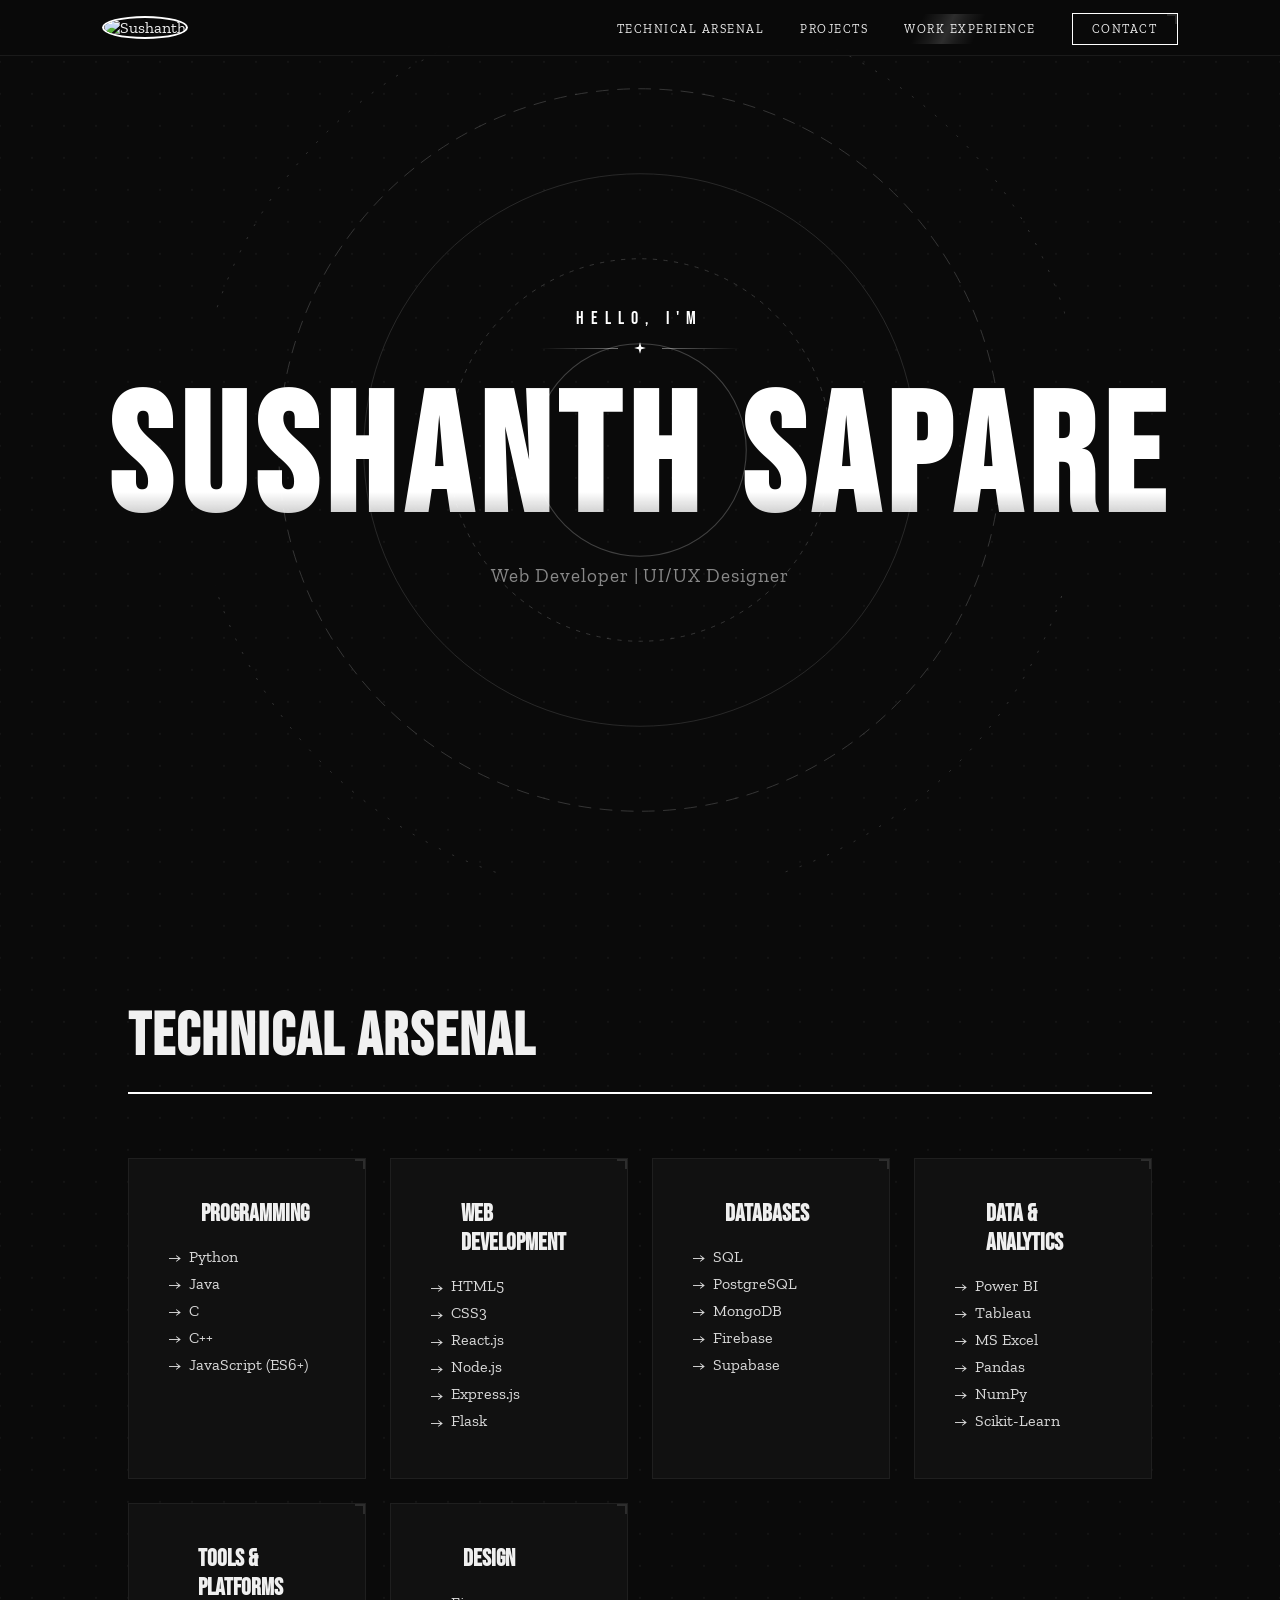
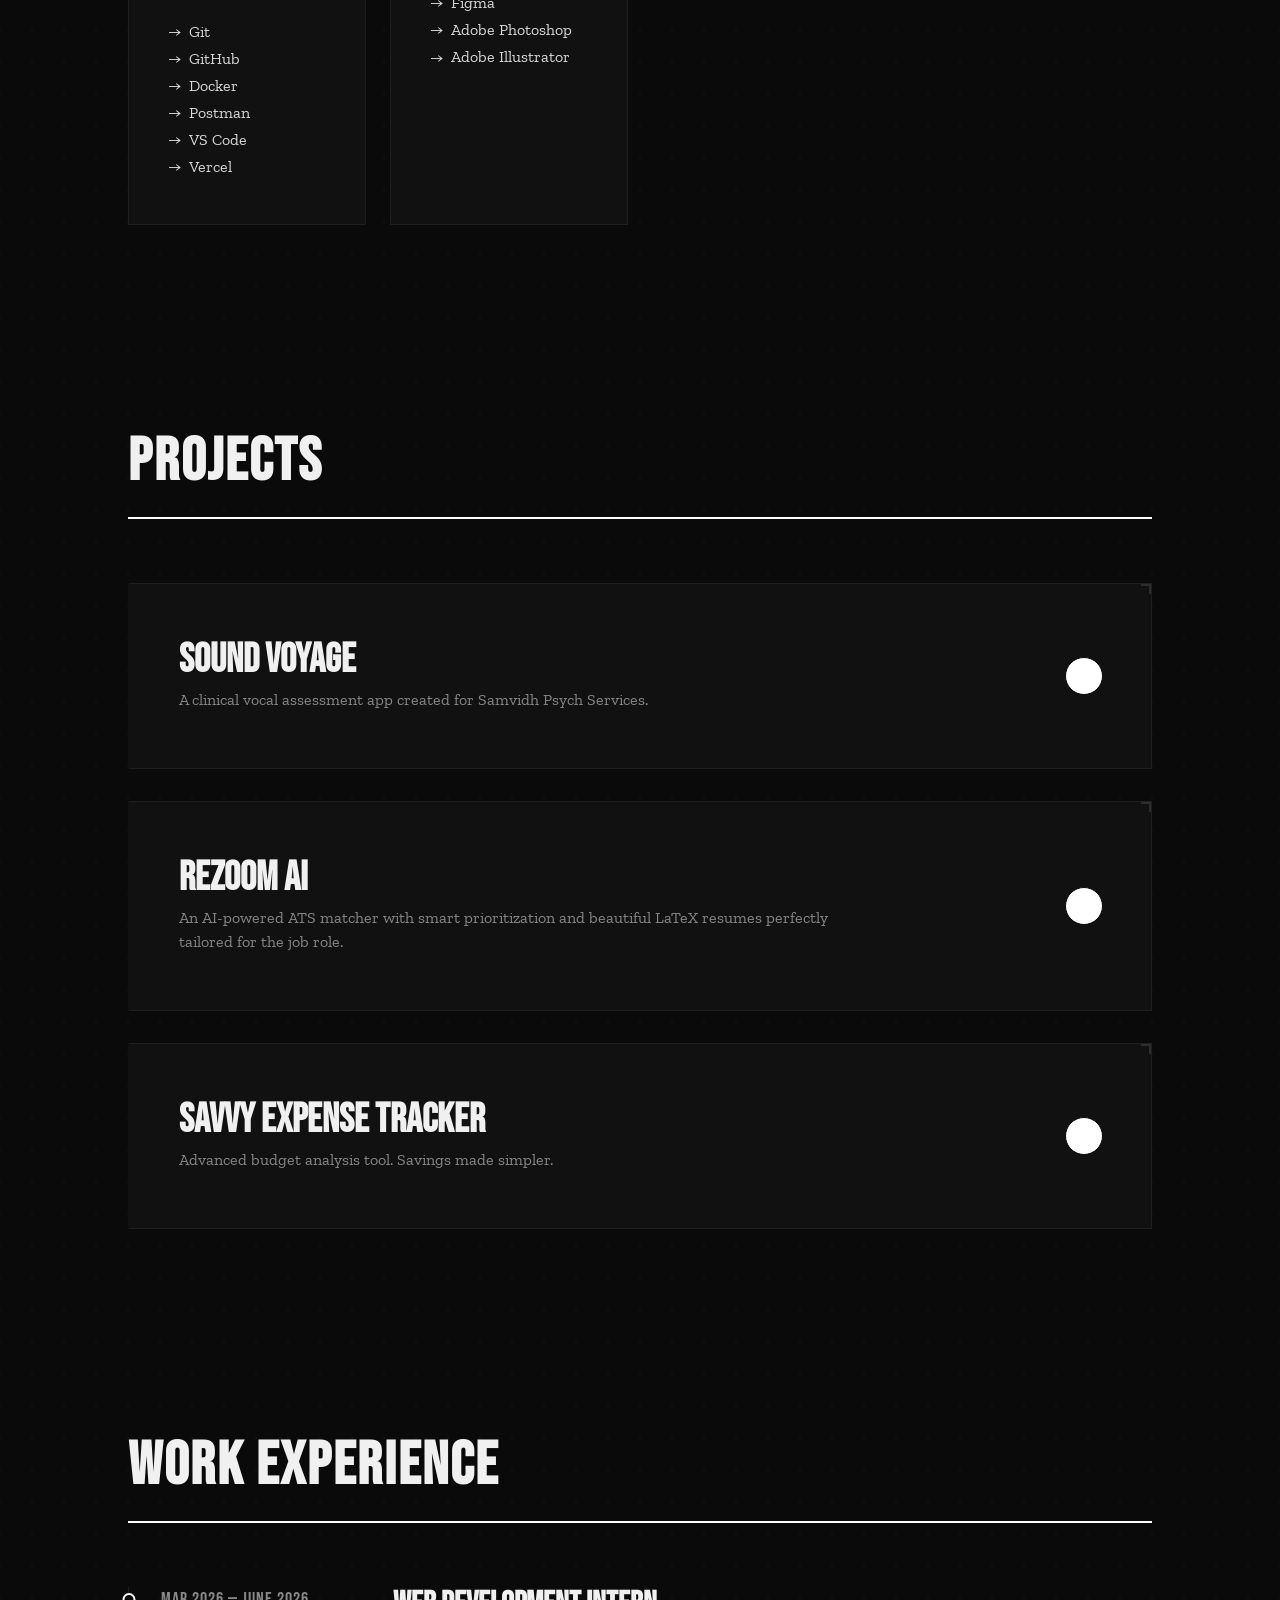
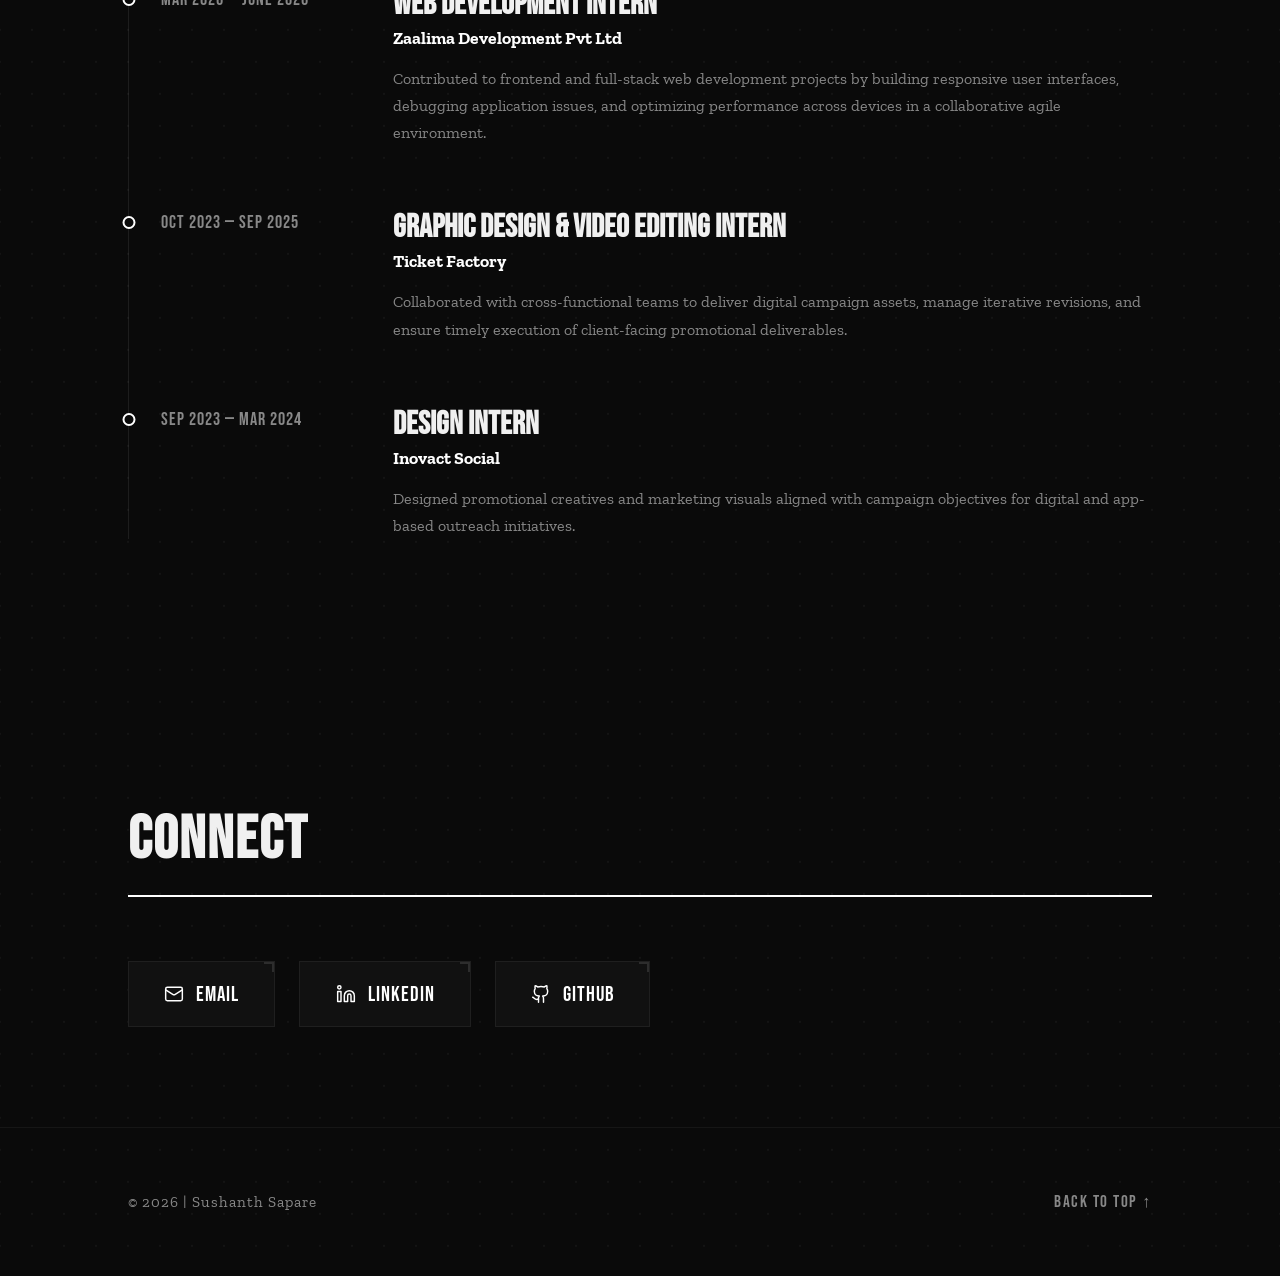
==== index.html @ e007c2f3 "fixed custom cursor's visibility" ====
<!DOCTYPE html>
<html lang="en">

<head>
    <meta charset="UTF-8">
    <meta name="viewport" content="width=device-width, initial-scale=1.0">
    <title>Sushanth Sapare | Portfolio</title>
    <link rel="icon" href="data:image/svg+xml,<svg xmlns='http://www.w3.org/2000/svg' viewBox='0 0 100 100'><text y='.9em' font-size='90' font-family='Bebas Neue' fill='white'>SS</text></svg>">
    <link href="https://fonts.googleapis.com/css2?family=Zilla+Slab:wght@400;700&family=Bebas+Neue&display=swap"
        rel="stylesheet">
    <link rel="stylesheet" href="https://unpkg.com/aos@next/dist/aos.css" />
    <script src="https://unpkg.com/lucide@latest"></script>
    <link rel="stylesheet" href="style.css">
</head>

<body>
    <div class="scroll-progress" id="scrollProgress"></div>
    <div class="cursor-inner" id="cursorInner"></div>
    <div class="cursor-outer" id="cursorOuter"></div>

    <nav>
        <div class="nav-brand" onclick="scrollToTop()">
            <img src="profile.png" alt="Sushanth" class="nav-avatar">
        </div>
        <div class="nav-links">
            <a href="#arsenal">Technical Arsenal</a>
            <a href="#projects">Projects</a>
            <a href="#experience">Work Experience</a>
            <a href="#contact" class="btn-sm">Contact</a>
        </div>
    </nav>

    <header id="about">
        <!-- SVG Concentric Circles Background -->
        <div class="hero-bg-circles" aria-hidden="true">
            <svg viewBox="0 0 800 800" xmlns="http://www.w3.org/2000/svg">
                <circle cx="400" cy="400" r="100" class="ring ring-solid" />
                <circle cx="400" cy="400" r="180" class="ring ring-dashed-1" />
                <circle cx="400" cy="400" r="260" class="ring ring-solid-2" />
                <circle cx="400" cy="400" r="340" class="ring ring-dashed-2" />
                <circle cx="400" cy="400" r="420" class="ring ring-dashed-3" />
            </svg>
        </div>

        <div class="hero-content">
            <div class="hero-pre-header" data-aos="fade-up">
                <span class="hello-text">HELLO, I'M</span>
                <div class="separator-container">
                    <span class="line left-line"></span>
                    <span class="star-icon">
                        <svg viewBox="0 0 24 24" fill="currentColor" xmlns="http://www.w3.org/2000/svg">
                            <path d="M12 2L14.2 9.8L22 12L14.2 14.2L12 22L9.8 14.2L2 12L9.8 9.8L12 2Z" />
                        </svg>
                    </span>
                    <span class="line right-line"></span>
                </div>
            </div>
            <h1 data-aos="fade-up" data-aos-delay="100">SUSHANTH SAPARE</h1>
            <p class="subtitle" data-aos="fade-up" data-aos-delay="200">Web Developer | UI/UX Designer</p>
        </div>
    </header>

    <section id="arsenal" class="section">
        <div class="section-header" data-aos="fade-right">
            <h2 class="section-title">TECHNICAL ARSENAL</h2>
        </div>
        <div class="skill-grid">
            <div class="skill-category" data-aos="zoom-in">
                <h3><i data-lucide="code-2"></i> Programming</h3>
                <ul>
                    <li>Python</li>
                    <li>Java</li>
                    <li>C</li>
                    <li>C++</li>
                    <li>JavaScript (ES6+)</li>
                </ul>
            </div>
            <div class="skill-category" data-aos="zoom-in" data-aos-delay="100">
                <h3><i data-lucide="layout"></i> Web Development</h3>
                <ul>
                    <li>HTML5</li>
                    <li>CSS3</li>
                    <li>React.js</li>
                    <li>Node.js</li>
                    <li>Express.js</li>
                    <li>Flask</li>
                </ul>
            </div>
            <div class="skill-category" data-aos="zoom-in" data-aos-delay="200">
                <h3><i data-lucide="database"></i> Databases</h3>
                <ul>
                    <li>SQL</li>
                    <li>PostgreSQL</li>
                    <li>MongoDB</li>
                    <li>Firebase</li>
                    <li>Supabase</li>
                </ul>
            </div>
            <div class="skill-category" data-aos="zoom-in" data-aos-delay="300">
                <h3><i data-lucide="bar-chart-3"></i> Data & Analytics</h3>
                <ul>
                    <li>Power BI</li>
                    <li>Tableau</li>
                    <li>MS Excel</li>
                    <li>Pandas</li>
                    <li>NumPy</li>
                    <li>Scikit-Learn</li>
                </ul>
            </div>
            <div class="skill-category" data-aos="zoom-in" data-aos-delay="400">
                <h3><i data-lucide="wrench"></i> Tools & Platforms</h3>
                <ul>
                    <li>Git</li>
                    <li>GitHub</li>
                    <li>Docker</li>
                    <li>Postman</li>
                    <li>VS Code</li>
                    <li>Vercel</li>
                </ul>
            </div>
            <div class="skill-category" data-aos="zoom-in" data-aos-delay="500">
                <h3><i data-lucide="palette"></i> Design</h3>
                <ul>
                    <li>Figma</li>
                    <li>Adobe Photoshop</li>
                    <li>Adobe Illustrator</li>
                </ul>
            </div>
        </div>
    </section>

    <section id="projects" class="section">
        <div class="section-header" data-aos="fade-right">
            <h2 class="section-title">PROJECTS</h2>
        </div>
        <div class="project-container">
            <div class="project-card" data-aos="fade-up">
                <div class="project-info">
                    <h3>Sound Voyage</h3>
                    <p>A clinical vocal assessment app created for Samvidh Psych Services.</p>
                </div>
                <a href="https://sound-voyage-app.vercel.app/" class="project-link"><i
                        data-lucide="external-link"></i></a>
            </div>
            <div class="project-card" data-aos="fade-up" data-aos-delay="100">
                <div class="project-info">
                    <h3>ReZoom AI</h3>
                    <p>An AI-powered ATS matcher with smart prioritization and beautiful LaTeX resumes perfectly
                        tailored for the job role.</p>
                </div>
                <a href="https://re-zoom-cdbsga6cj-sushanth-sapares-projects.vercel.app/" class="project-link"><i
                        data-lucide="external-link"></i></a>
            </div>
            <div class="project-card" data-aos="fade-up" data-aos-delay="200">
                <div class="project-info">
                    <h3>Savvy Expense Tracker</h3>
                    <p>Advanced budget analysis tool. Savings made simpler.</p>
                </div>
                <a href="https://savvy-expense-tracker-kappa.vercel.app/" class="project-link"><i
                        data-lucide="external-link"></i></a>
            </div>
        </div>
    </section>

    <section id="experience" class="section">
        <div class="section-header" data-aos="fade-right">
            <h2 class="section-title">WORK EXPERIENCE</h2>
        </div>
        <div class="exp-timeline">
            <div class="exp-item" data-aos="fade-up">
                <div class="exp-date">MAR 2026 — JUNE 2026</div>
                <div class="exp-content">
                    <h3>Web Development Intern</h3>
                    <h4 class="company">Zaalima Development Pvt Ltd</h4>
                    <p>Contributed to frontend and full-stack web development projects by building responsive user
                        interfaces, debugging application issues, and optimizing performance across devices in a
                        collaborative agile environment.</p>
                </div>
            </div>
            <div class="exp-item" data-aos="fade-up" data-aos-delay="100">
                <div class="exp-date">OCT 2023 — SEP 2025</div>
                <div class="exp-content">
                    <h3>Graphic Design & Video Editing Intern</h3>
                    <h4 class="company">Ticket Factory</h4>
                    <p>Collaborated with cross-functional teams to deliver digital campaign assets, manage iterative
                        revisions, and ensure timely execution of client-facing promotional deliverables.</p>
                </div>
            </div>
            <div class="exp-item" data-aos="fade-up" data-aos-delay="200">
                <div class="exp-date">SEP 2023 — MAR 2024</div>
                <div class="exp-content">
                    <h3>Design Intern</h3>
                    <h4 class="company">Inovact Social</h4>
                    <p>Designed promotional creatives and marketing visuals aligned with campaign objectives for digital
                        and app-based outreach initiatives.</p>
                </div>
            </div>
        </div>
    </section>

    <section id="contact" class="section">
        <div class="section-header" data-aos="fade-right">
            <h2 class="section-title">CONNECT</h2>
        </div>
        <div class="contact-buttons">
            <a href="mailto:sushanthsapare@gmail.com" class="btn-large">
                <svg xmlns="http://www.w3.org/2000/svg" width="24" height="24" viewBox="0 0 24 24" fill="none"
                    stroke="currentColor" stroke-width="2" stroke-linecap="round" stroke-linejoin="round"
                    class="lucide lucide-mail">
                    <rect width="20" height="16" x="2" y="4" rx="2" />
                    <path d="m22 7-8.97 5.7a1.94 1.94 0 0 1-2.06 0L2 7" />
                </svg>
                Email
            </a>
            <a href="https://www.linkedin.com/in/sushanth-sapare-b6806b298/" class="btn-large">
                <svg xmlns="http://www.w3.org/2000/svg" width="24" height="24" viewBox="0 0 24 24" fill="none"
                    stroke="currentColor" stroke-width="2" stroke-linecap="round" stroke-linejoin="round"
                    class="lucide lucide-linkedin">
                    <path d="M16 8a6 6 0 0 1 6 6v7h-4v-7a2 2 0 0 0-2-2 2 2 0 0 0-2 2v7h-4v-7a6 6 0 0 1 6-6z" />
                    <rect width="4" height="12" x="2" y="9" />
                    <circle cx="4" cy="4" r="2" />
                </svg>
                LinkedIn
            </a>
            <a href="https://github.com/Sushaaanthh" class="btn-large">
                <svg xmlns="http://www.w3.org/2000/svg" width="24" height="24" viewBox="0 0 24 24" fill="none"
                    stroke="currentColor" stroke-width="2" stroke-linecap="round" stroke-linejoin="round"
                    class="lucide lucide-github">
                    <path
                        d="M15 22v-4a4.8 4.8 0 0 0-1-3.5c3 0 6-2 6-5.5.08-1.25-.27-2.48-1-3.5.28-1.15.28-2.35 0-3.5 0 0-1 0-3 1.5-2.64-.5-5.36-.5-8 0C6 2 5 2 5 2c-.3 1.15-.3 2.35 0 3.5A5.403 5.403 0 0 0 4 9c0 3.5 3 5.5 6 5.5-.39.49-.68 1.05-.85 1.65-.17.6-.22 1.23-.15 1.85v4" />
                    <path d="M9 18c-4.51 2-5-2-7-2" />
                </svg>
                GitHub
            </a>
        </div>
    </section>

    <footer>
        <p>© 2026 | Sushanth Sapare</p>
        <span class="footer-back-to-top" onclick="scrollToTop()">BACK TO TOP ↑</span>
    </footer>

    <script src="https://unpkg.com/aos@next/dist/aos.js"></script>
    <script src="script.js"></script>
</body>

</html>
---- style.css ----
:root {
    --bg: #0a0a0a;
    --card-bg: #111111;
    --accent: #ffffff;
    --text-main: #f0f0f0;
    --text-dim: #888888;
    --font-heading: 'Bebas Neue', sans-serif;
    --font-body: 'Zilla Slab', serif;
}

* { margin: 0; padding: 0; box-sizing: border-box; scroll-behavior: smooth; }

body { 
    background-color: var(--bg); 
    color: var(--text-main); 
    font-family: var(--font-body); 
    overflow-x: hidden; 
    /* High-end subtle dot-grid background */
    background-image: radial-gradient(rgba(255, 255, 255, 0.04) 1px, transparent 1px);
    background-size: 32px 32px;
    background-position: center;
}

/* NAVIGATION */
nav {
    display: flex; justify-content: space-between; align-items: center;
    padding: 1rem 8%; position: fixed; width: 100%; z-index: 1000;
    background: rgba(10, 10, 10, 0.85); backdrop-filter: blur(12px);
    border-bottom: 1px solid #1a1a1a;
}
.nav-avatar {
    width: 45px; height: 45px; border-radius: 50%; object-fit: cover;
    border: 2px solid var(--accent); transition: 0.4s ease; cursor: pointer;
}
.nav-avatar:hover { transform: scale(1.1) rotate(5deg); box-shadow: 0 0 20px var(--accent); }
.nav-links a { 
    color: var(--text-main); text-decoration: none; margin-left: 2rem; 
    font-size: 0.75rem; text-transform: uppercase; letter-spacing: 1.5px; transition: color 0.3s ease;
    position: relative; padding: 0.4rem 0;
}
.nav-links a:not(.btn-sm)::after {
    content: '';
    position: absolute;
    bottom: 0;
    left: 0;
    width: 100%;
    height: 2px;
    background-color: var(--accent);
    transform: scaleX(0);
    transform-origin: right;
    transition: transform 0.3s cubic-bezier(0.25, 1, 0.5, 1);
}
.nav-links a:not(.btn-sm):hover::after,
.nav-links a.active::after {
    transform: scaleX(1);
    transform-origin: left;
}
.nav-links a:hover { color: var(--accent); }
.nav-links a.btn-sm {
    border: 1px solid var(--accent);
    padding: 0.5rem 1.2rem;
    transition: all 0.4s cubic-bezier(0.175, 0.885, 0.32, 1.275);
}
.nav-links a.btn-sm:hover {
    background: var(--accent);
    color: var(--bg);
    transform: translateY(-3px) scale(1.05);
    box-shadow: 0 5px 15px rgba(255, 255, 255, 0.25);
}

/* HERO */
header { 
    height: 100vh; 
    display: flex; 
    justify-content: center; 
    align-items: center; 
    text-align: center; 
    position: relative; 
    overflow: hidden; 
}
.hero-content {
    position: relative;
    z-index: 2;
    display: flex;
    flex-direction: column;
    align-items: center;
    width: 100%;
    max-width: 1200px;
    padding: 0 5%;
}
header h1 { 
    font-family: var(--font-heading); 
    font-size: clamp(4.275rem, 14.25vw, 10.45rem); 
    line-height: 0.9; 
    letter-spacing: 0.05em; 
    text-transform: uppercase;
    background: linear-gradient(180deg, var(--accent) 70%, rgba(255, 255, 255, 0.6) 100%);
    -webkit-background-clip: text;
    background-clip: text;
    -webkit-text-fill-color: transparent;
    margin: 0;
}
.subtitle { 
    font-size: clamp(1rem, 2.5vw, 1.2rem); 
    color: var(--text-dim); 
    margin-top: 1.5rem; 
    max-width: 600px; 
    padding: 0 5%; 
    line-height: 1.6;
    letter-spacing: 0.05em;
}

/* HERO CONCENTRIC RINGS */
.hero-bg-circles {
    position: absolute;
    top: 50%;
    left: 50%;
    transform: translate(-50%, -50%);
    width: clamp(350px, 90vw, 850px);
    height: clamp(350px, 90vw, 850px);
    z-index: 1;
    pointer-events: none;
    opacity: 0.22;
}
.hero-bg-circles svg {
    width: 100%;
    height: 100%;
}
.hero-bg-circles .ring {
    fill: none;
    stroke: var(--accent);
    stroke-width: 0.75px;
    transform-origin: center;
}
.hero-bg-circles .ring-solid {
    stroke-width: 1px;
}
.hero-bg-circles .ring-dashed-1 {
    stroke-dasharray: 4 6;
}
.hero-bg-circles .ring-solid-2 {
    opacity: 0.7;
}
.hero-bg-circles .ring-dashed-2 {
    stroke-dasharray: 12 8;
}
.hero-bg-circles .ring-dashed-3 {
    stroke-dasharray: 2 12;
}

/* PRE-HEADER & SEPARATOR */
.hero-pre-header {
    display: flex;
    flex-direction: column;
    align-items: center;
    margin-bottom: 2rem;
}
.hello-text {
    font-family: var(--font-heading);
    font-size: 1.1rem;
    letter-spacing: 0.4em;
    color: var(--accent);
    text-transform: uppercase;
    margin-bottom: 0.75rem;
}
.separator-container {
    display: flex;
    align-items: center;
    width: 200px;
    gap: 15px;
}
.separator-container .line {
    flex: 1;
    height: 1px;
}
.separator-container .left-line {
    background: linear-gradient(90deg, transparent, rgba(255, 255, 255, 0.4));
}
.separator-container .right-line {
    background: linear-gradient(90deg, rgba(255, 255, 255, 0.4), transparent);
}
.star-icon {
    display: flex;
    align-items: center;
    justify-content: center;
    color: var(--accent);
    animation: starPulse 4s infinite ease-in-out;
}
.star-icon svg {
    width: 14px;
    height: 14px;
}
@keyframes starPulse {
    0%, 100% { opacity: 0.6; transform: scale(1); }
    50% { opacity: 1; transform: scale(1.15); }
}

/* SECTIONS */
.section { padding: 100px 10%; position: relative; }
.section-header {
    margin-bottom: 4rem;
    display: flex;
    flex-direction: column;
    gap: 0.5rem;
}
.section-num {
    font-family: var(--font-heading);
    font-size: 0.95rem;
    letter-spacing: 0.35em;
    color: var(--accent);
    opacity: 0.8;
}
.section-title {
    font-family: var(--font-heading);
    font-size: clamp(2.5rem, 6vw, 3.8rem);
    text-transform: uppercase;
    letter-spacing: 2px;
    padding-bottom: 1.2rem;
    margin: 0;
    border-bottom: 2px solid var(--accent);
}

/* GLOBAL HOVER EFFECT (LIFT + GLOW + INVERT) */
.skill-category, .project-card, .resp-card, .btn-large {
    transition: 0.4s cubic-bezier(0.175, 0.885, 0.32, 1.275);
    border: 1px solid #1f1f1f;
}

.skill-category:hover, .project-card:hover, .resp-card:hover, .btn-large:hover {
    background: var(--accent);
    color: var(--bg);
    transform: translateY(-10px) scale(1.02);
    box-shadow: 0 15px 35px rgba(255, 255, 255, 0.15);
}

/* UNIFORM HOVER GEOMETRY (CORNER ACCENTS & SHINE SWEEPS) */
.skill-category, .project-card, .resp-card, .btn-large, .nav-links a.btn-sm {
    position: relative;
    overflow: hidden;
}

/* Corner vector lines */
.skill-category::before, 
.project-card::before, 
.resp-card::before, 
.btn-large::before, 
.nav-links a.btn-sm::before {
    content: '';
    position: absolute;
    top: 0;
    right: 0;
    width: 8px;
    height: 8px;
    border-top: 2px solid rgba(255, 255, 255, 0.12);
    border-right: 2px solid rgba(255, 255, 255, 0.12);
    transition: border-color 0.4s ease;
    z-index: 3;
}

.skill-category:hover::before, 
.project-card:hover::before, 
.resp-card:hover::before, 
.btn-large:hover::before, 
.nav-links a.btn-sm:hover::before {
    border-color: var(--bg);
}

/* Shine sweeps */
.skill-category::after, 
.project-card::after, 
.resp-card::after, 
.btn-large::after, 
.nav-links a.btn-sm::after {
    content: '';
    position: absolute;
    top: 0;
    left: -150%;
    width: 60%;
    height: 100%;
    background: linear-gradient(
        90deg,
        transparent,
        rgba(255, 255, 255, 0.08) 30%,
        rgba(255, 255, 255, 0.15) 50%,
        rgba(255, 255, 255, 0.08) 70%,
        transparent
    );
    transform: skewX(-25deg);
    transition: left 0.6s cubic-bezier(0.25, 1, 0.5, 1);
    pointer-events: none;
    z-index: 3;
}

.skill-category:hover::after, 
.project-card:hover::after, 
.resp-card:hover::after, 
.btn-large:hover::after, 
.nav-links a.btn-sm:hover::after {
    left: 150%;
}

/* TECHNICAL ARSENAL - BULLET POINTS */
.skill-grid { display: grid; grid-template-columns: repeat(auto-fit, minmax(220px, 1fr)); gap: 1.5rem; }
.skill-category { 
    background: #111111; 
    padding: 2.5rem; 
}
.skill-category h3 { 
    font-family: var(--font-heading); 
    font-size: 1.5rem; 
    margin-bottom: 1.2rem; 
    display: flex; 
    align-items: center; 
    gap: 12px; 
}
.skill-category h3 i {
    width: 20px;
    height: 20px;
    stroke-width: 1.75px;
    transition: transform 0.4s cubic-bezier(0.175, 0.885, 0.32, 1.275);
}
.skill-category:hover h3 i {
    transform: scale(1.2) rotate(15deg);
}
.skill-category ul { list-style: none; }
.skill-category li { 
    position: relative; 
    padding-left: 20px; 
    margin-bottom: 0.5rem; 
    font-size: 1rem; 
    opacity: 0.9; 
    transition: transform 0.3s cubic-bezier(0.175, 0.885, 0.32, 1.275);
}
.skill-category:hover li {
    transform: translateX(6px);
}
.skill-category li::before { 
    content: "→"; 
    position: absolute; 
    left: 0; 
    color: inherit; 
}

/* Staggered transition delays for list items */
.skill-category li:nth-child(1) { transition-delay: 0ms; }
.skill-category li:nth-child(2) { transition-delay: 35ms; }
.skill-category li:nth-child(3) { transition-delay: 70ms; }
.skill-category li:nth-child(4) { transition-delay: 105ms; }
.skill-category li:nth-child(5) { transition-delay: 140ms; }
.skill-category li:nth-child(6) { transition-delay: 175ms; }

/* PROJECTS */
.project-container { display: flex; flex-direction: column; gap: 2rem; }
.project-card { 
    background: var(--card-bg); 
    padding: 3.5rem 3rem; 
    display: flex; 
    justify-content: space-between; 
    align-items: center; 
    border-left: 3px solid transparent;
}
.project-card:hover {
    border-left-color: var(--bg);
}
.project-index {
    font-family: var(--font-heading);
    font-size: 0.85rem;
    letter-spacing: 0.25em;
    color: var(--text-dim);
    display: block;
    margin-bottom: 0.6rem;
    transition: color 0.4s ease;
}
.project-card:hover .project-index {
    color: rgba(10, 10, 10, 0.6);
}
.project-info h3 { 
    font-family: var(--font-heading); 
    font-size: 2.5rem; 
    line-height: 1; 
    margin-bottom: 0.5rem; 
}
.project-info p {
    color: var(--text-dim);
    font-size: 1rem;
    max-width: 700px;
    line-height: 1.5;
    transition: color 0.4s ease;
}
.project-card:hover .project-info p {
    color: rgba(10, 10, 10, 0.8);
}
.project-link { 
    background: var(--accent); 
    color: var(--bg); 
    padding: 18px; 
    border-radius: 50%; 
    display: flex; 
    transition: all 0.4s cubic-bezier(0.175, 0.885, 0.32, 1.275); 
    border: 1px solid var(--bg); 
}
.project-card:hover .project-link { 
    background: var(--bg); 
    color: var(--accent); 
    transform: rotate(45deg) scale(1.1); 
    border-color: var(--accent);
    box-shadow: 0 0 15px var(--accent);
}

/* EXPERIENCE */
.exp-timeline { 
    position: relative; 
    padding-left: 2rem; 
    border-left: 1px solid rgba(255, 255, 255, 0.08); 
    margin-top: 1rem;
}
.exp-item { 
    display: grid; 
    grid-template-columns: 200px 1fr; 
    gap: 2rem; 
    margin-bottom: 4rem; 
    position: relative;
}
.exp-item::after {
    content: '';
    position: absolute;
    left: -2rem;
    top: 6px;
    width: 9px;
    height: 9px;
    background: var(--bg);
    border: 2px solid var(--accent);
    border-radius: 50%;
    transform: translateX(-50%);
    transition: background 0.3s ease, transform 0.3s ease;
}
.exp-item:hover::after {
    background: var(--accent);
    transform: translateX(-50%) scale(1.3);
    box-shadow: 0 0 10px var(--accent);
}
.exp-date { 
    font-family: var(--font-heading); 
    color: var(--text-dim); 
    font-size: 1.1rem; 
    letter-spacing: 1px;
    margin-top: 2px;
}
.exp-content {
    transition: transform 0.4s cubic-bezier(0.175, 0.885, 0.32, 1.275);
}
.exp-item:hover .exp-content {
    transform: translateX(10px);
}
.exp-content h3 { 
    font-family: var(--font-heading); 
    font-size: 2rem; 
    text-transform: uppercase; 
    line-height: 1.1; 
    margin-bottom: 0.3rem;
}
.company {
    font-size: 1.1rem;
    color: var(--accent);
    margin-bottom: 1rem;
    font-weight: 700;
}
.exp-content p {
    color: var(--text-dim);
    line-height: 1.7;
    font-size: 1rem;
}

/* LEADERSHIP */
.responsibility-grid { display: grid; grid-template-columns: 1fr 1fr; gap: 2rem; }
.resp-card { background: var(--card-bg); padding: 3rem; text-align: center; }
.resp-card i { margin-bottom: 1.5rem; width: 32px; height: 32px; }
.resp-card h3 { font-family: var(--font-heading); font-size: 1.8rem; margin-bottom: 0.5rem; text-transform: uppercase; }

/* CONNECT BUTTONS */
.contact-buttons { display: flex; gap: 1.5rem; flex-wrap: wrap; }
.btn-large { 
    padding: 1.2rem 2.2rem; 
    color: var(--accent);
    background: #111111;
    text-decoration: none; 
    font-family: var(--font-heading); 
    font-size: 1.3rem; 
    display: flex; 
    align-items: center; 
    gap: 12px;
    border: 1px solid #1f1f1f;
    letter-spacing: 1px;
}
.btn-large svg {
    width: 20px;
    height: 20px;
    stroke-width: 1.75px;
    transition: transform 0.4s cubic-bezier(0.175, 0.885, 0.32, 1.275);
}
.btn-large:hover svg {
    transform: translateX(6px) scale(1.15);
}

/* FOOTER */
footer { 
    padding: 4rem 10%; 
    display: flex;
    justify-content: space-between;
    align-items: center;
    border-top: 1px solid rgba(255, 255, 255, 0.05); 
    color: var(--text-dim); 
    font-size: 0.95rem;
    letter-spacing: 1px;
}
.footer-back-to-top {
    font-family: var(--font-heading);
    cursor: pointer;
    font-size: 1.05rem;
    color: var(--text-dim);
    transition: color 0.3s ease, transform 0.3s ease;
    letter-spacing: 1.5px;
}
.footer-back-to-top:hover {
    color: var(--accent);
    transform: translateY(-2px);
}

@media (max-width: 768px) {
    .exp-item, .responsibility-grid { grid-template-columns: 1fr; }
    .nav-links { display: none; }
    .cursor-inner, .cursor-outer { display: none !important; }
}

/* SCROLL PROGRESS INDICATOR */
.scroll-progress {
    position: fixed;
    top: 0;
    left: 0;
    width: 100%;
    height: 3px;
    background-color: var(--accent);
    z-index: 1001;
    transform-origin: top left;
    transform: scaleX(0);
    pointer-events: none;
    will-change: transform;
}

/* DUAL-ELEMENT CUSTOM CURSOR */
@media (min-width: 769px) {
    * {
        cursor: none !important;
    }
}

.cursor-inner, .cursor-outer {
    position: fixed;
    top: 0;
    left: 0;
    pointer-events: none;
    border-radius: 50%;
    z-index: 9999;
    opacity: 0;
    will-change: transform;
}

.cursor-inner {
    width: 8px;
    height: 8px;
    background-color: #ffffff;
    transition: width 0.2s ease, height 0.2s ease, background-color 0.2s ease, opacity 0.3s ease;
}

.cursor-outer {
    width: 30px;
    height: 30px;
    border: 1px solid rgba(255, 255, 255, 0.6);
    background-color: transparent;
    transition: width 0.25s cubic-bezier(0.175, 0.885, 0.32, 1.275),
                height 0.25s cubic-bezier(0.175, 0.885, 0.32, 1.275),
                background-color 0.25s ease,
                border-width 0.25s ease,
                border-color 0.25s ease,
                opacity 0.3s ease;
}

.cursor-outer.cursor-hover {
    width: 48px;
    height: 48px;
    border-width: 2px;
    border-color: #ffffff;
    background-color: rgba(255, 255, 255, 0.12);
    box-shadow: 0 0 20px rgba(255, 255, 255, 0.25);
}

.cursor-inner.cursor-hover {
    background-color: var(--accent);
}

/* 404 ERROR PAGE STYLES */
.error-title {
    font-size: clamp(8rem, 25vw, 18rem) !important;
    letter-spacing: 0.1em;
    text-shadow: 0 0 40px rgba(255, 255, 255, 0.2);
}
.btn-glow {
    background: var(--accent);
    color: var(--bg);
    box-shadow: 0 0 25px rgba(255, 255, 255, 0.3);
    font-weight: 700;
}
.btn-glow:hover {
    background: var(--bg);
    color: var(--accent);
    box-shadow: 0 0 35px var(--accent);
    transform: translateY(-5px) scale(1.05);
}
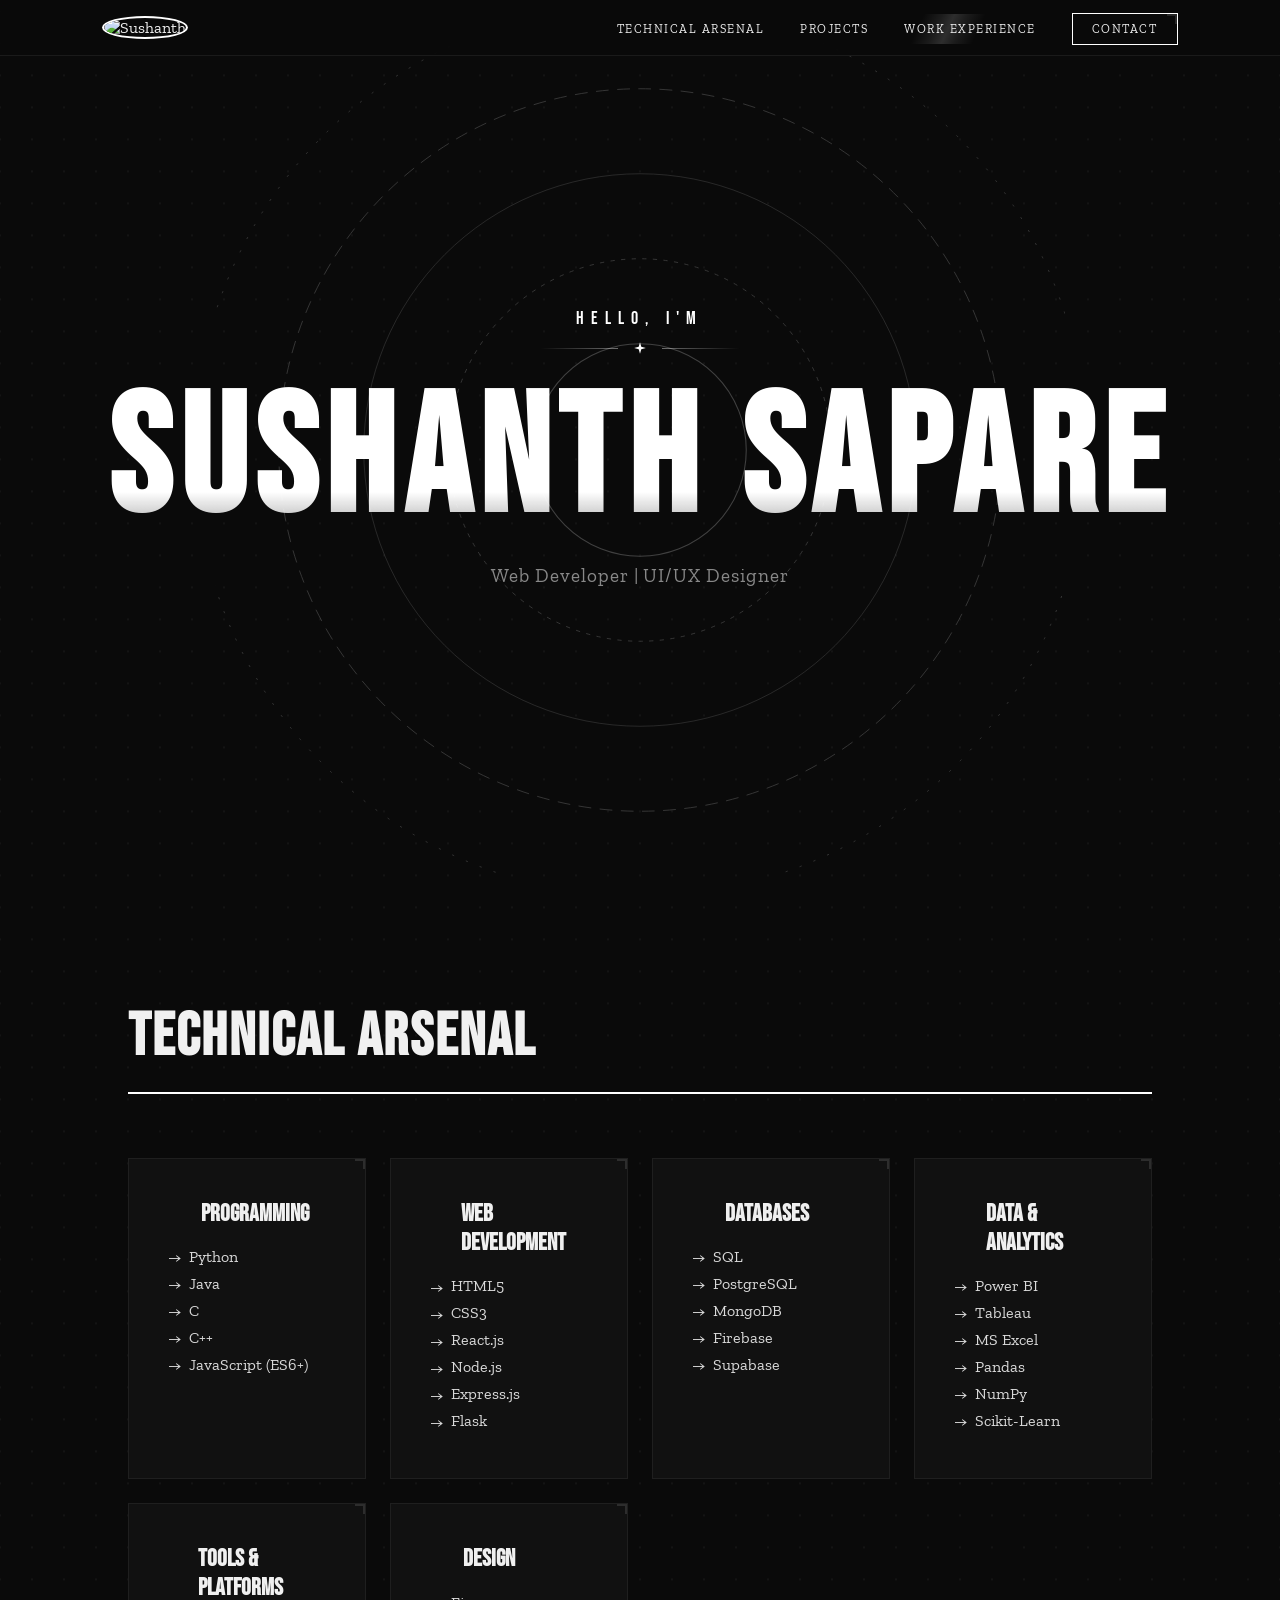
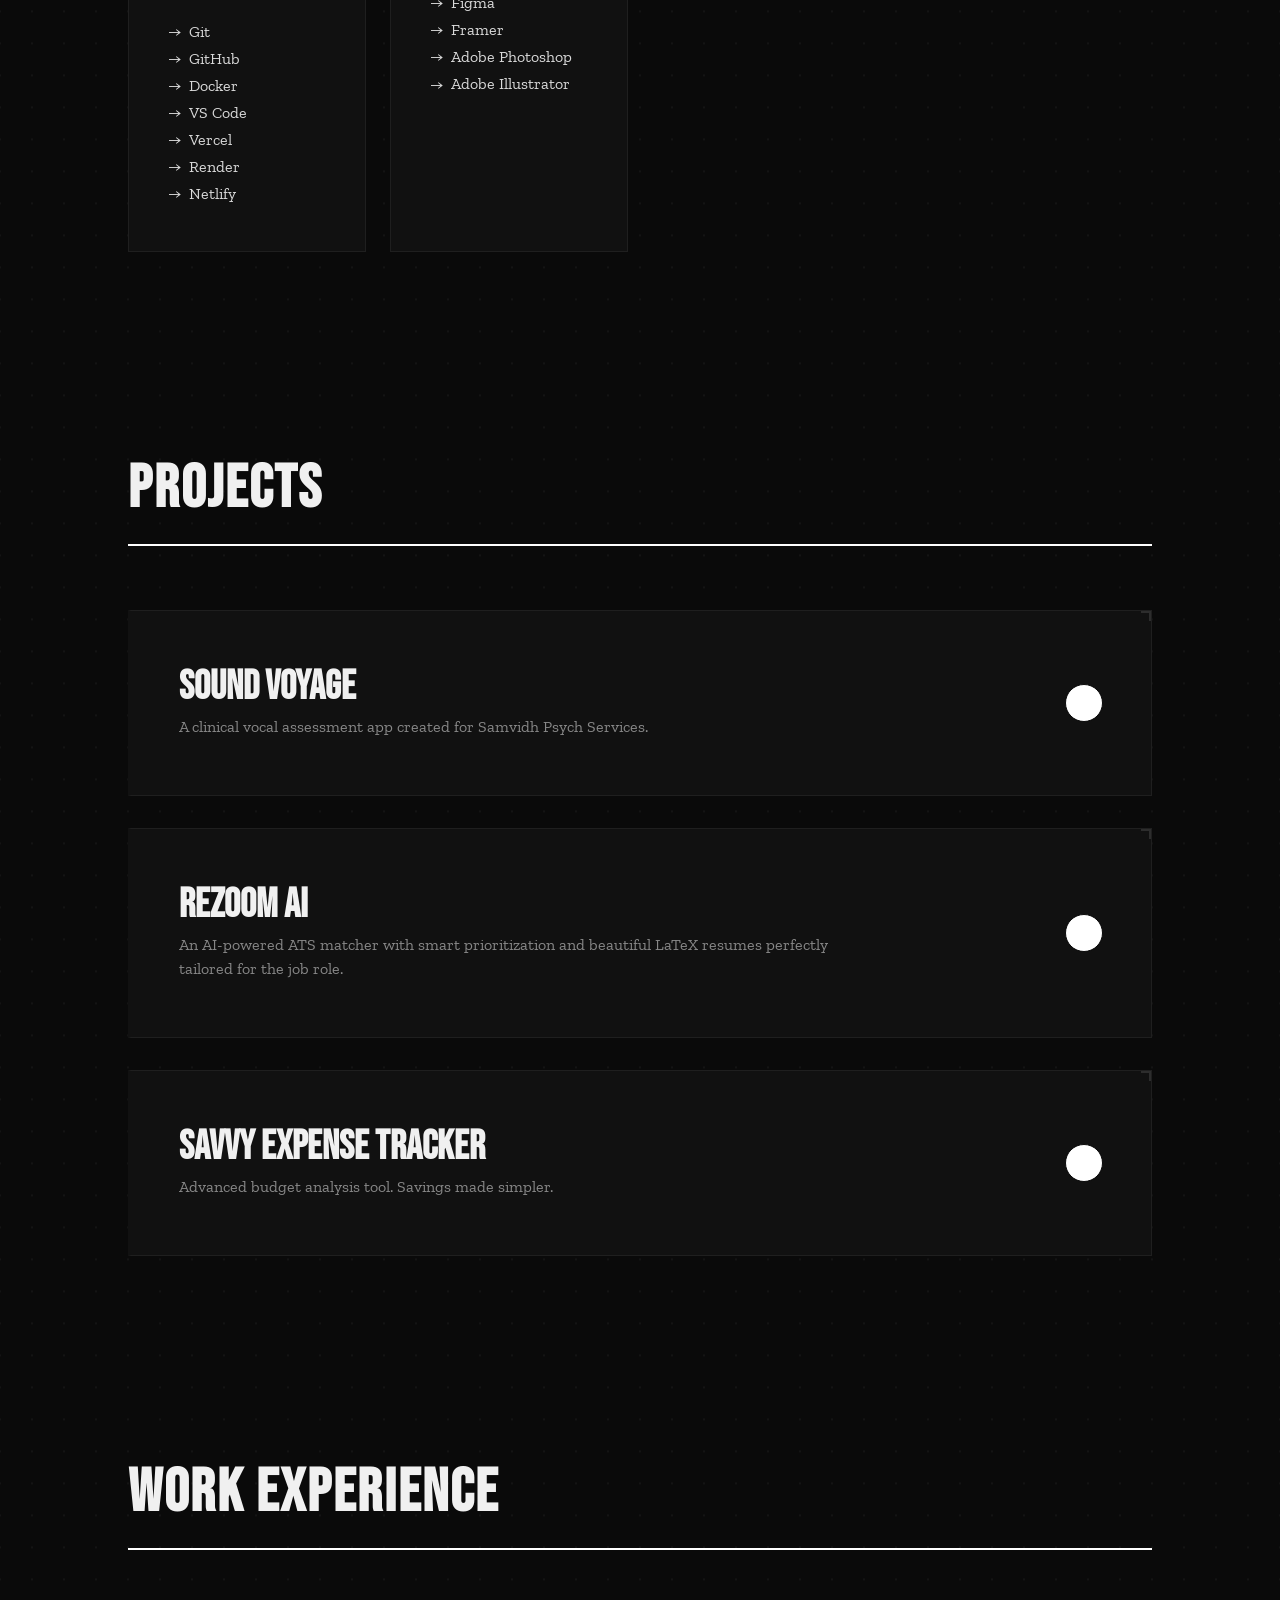
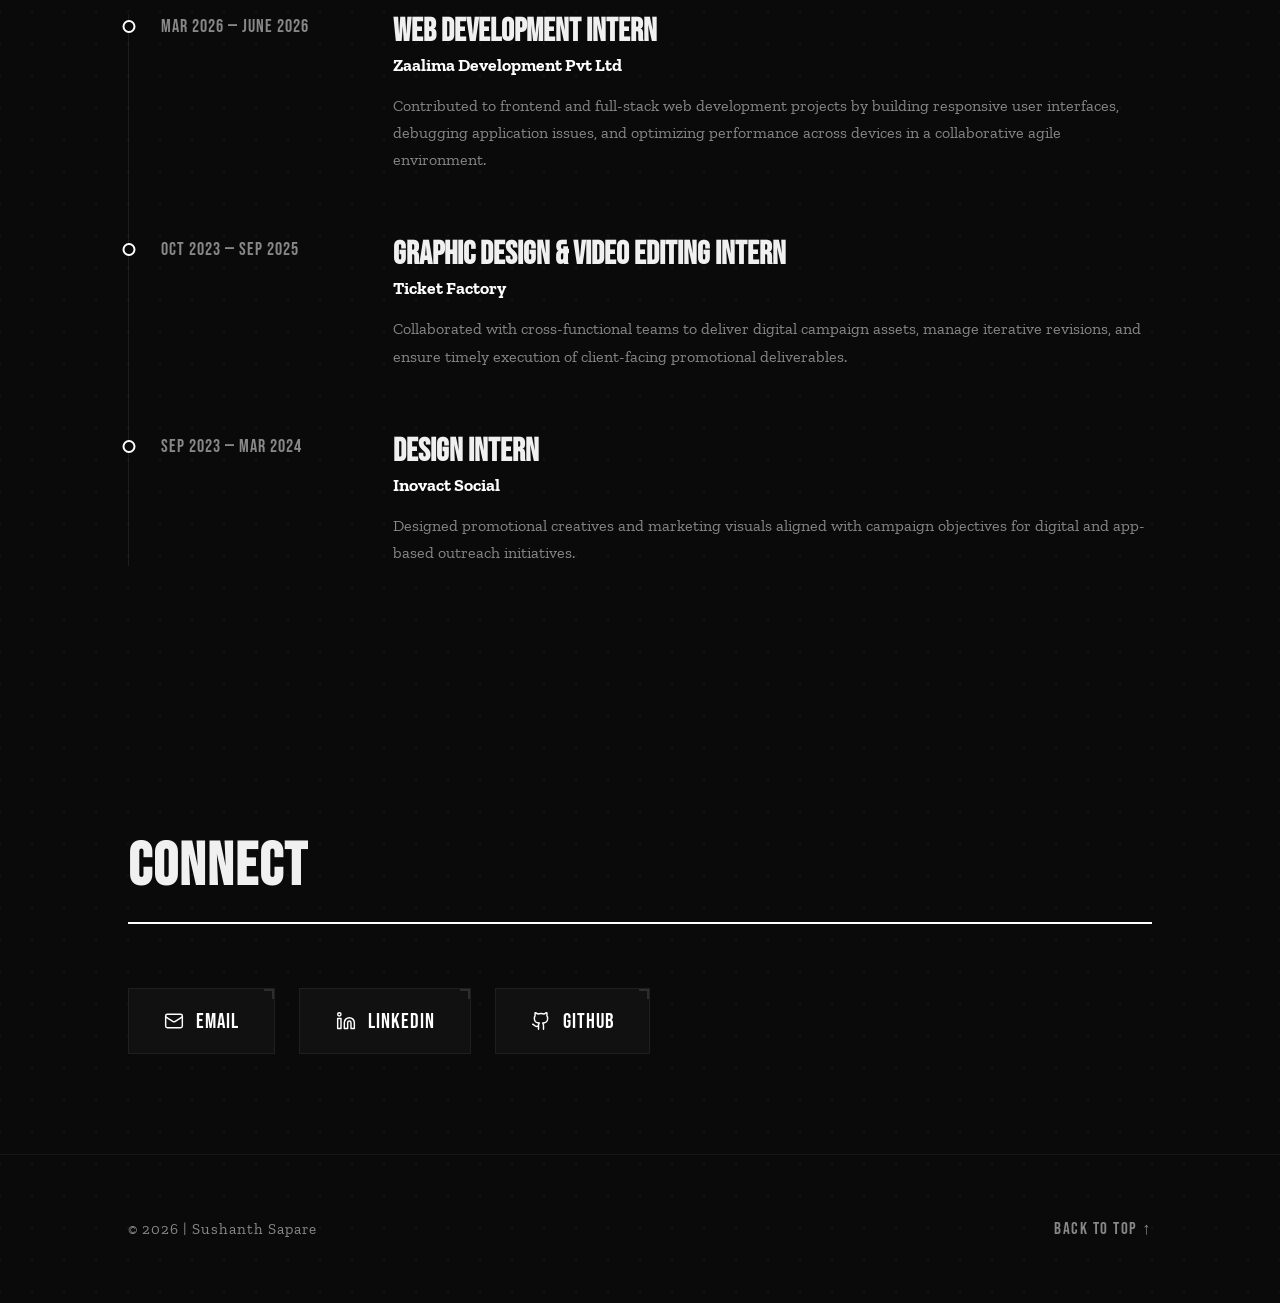
==== commit 97d1fa06: "updated skills" ====
--- a/index.html
+++ b/index.html
@@ -5,7 +5,8 @@
     <meta charset="UTF-8">
     <meta name="viewport" content="width=device-width, initial-scale=1.0">
     <title>Sushanth Sapare | Portfolio</title>
-    <link rel="icon" href="data:image/svg+xml,<svg xmlns='http://www.w3.org/2000/svg' viewBox='0 0 100 100'><text y='.9em' font-size='90' font-family='Bebas Neue' fill='white'>SS</text></svg>">
+    <link rel="icon"
+        href="data:image/svg+xml,<svg xmlns='http://www.w3.org/2000/svg' viewBox='0 0 100 100'><text y='.9em' font-size='90' font-family='Bebas Neue' fill='white'>SS</text></svg>">
     <link href="https://fonts.googleapis.com/css2?family=Zilla+Slab:wght@400;700&family=Bebas+Neue&display=swap"
         rel="stylesheet">
     <link rel="stylesheet" href="https://unpkg.com/aos@next/dist/aos.css" />
@@ -113,15 +114,17 @@
                     <li>Git</li>
                     <li>GitHub</li>
                     <li>Docker</li>
-                    <li>Postman</li>
                     <li>VS Code</li>
                     <li>Vercel</li>
+                    <li>Render</li>
+                    <li>Netlify</li>
                 </ul>
             </div>
             <div class="skill-category" data-aos="zoom-in" data-aos-delay="500">
                 <h3><i data-lucide="palette"></i> Design</h3>
                 <ul>
                     <li>Figma</li>
+                    <li>Framer</li>
                     <li>Adobe Photoshop</li>
                     <li>Adobe Illustrator</li>
                 </ul>
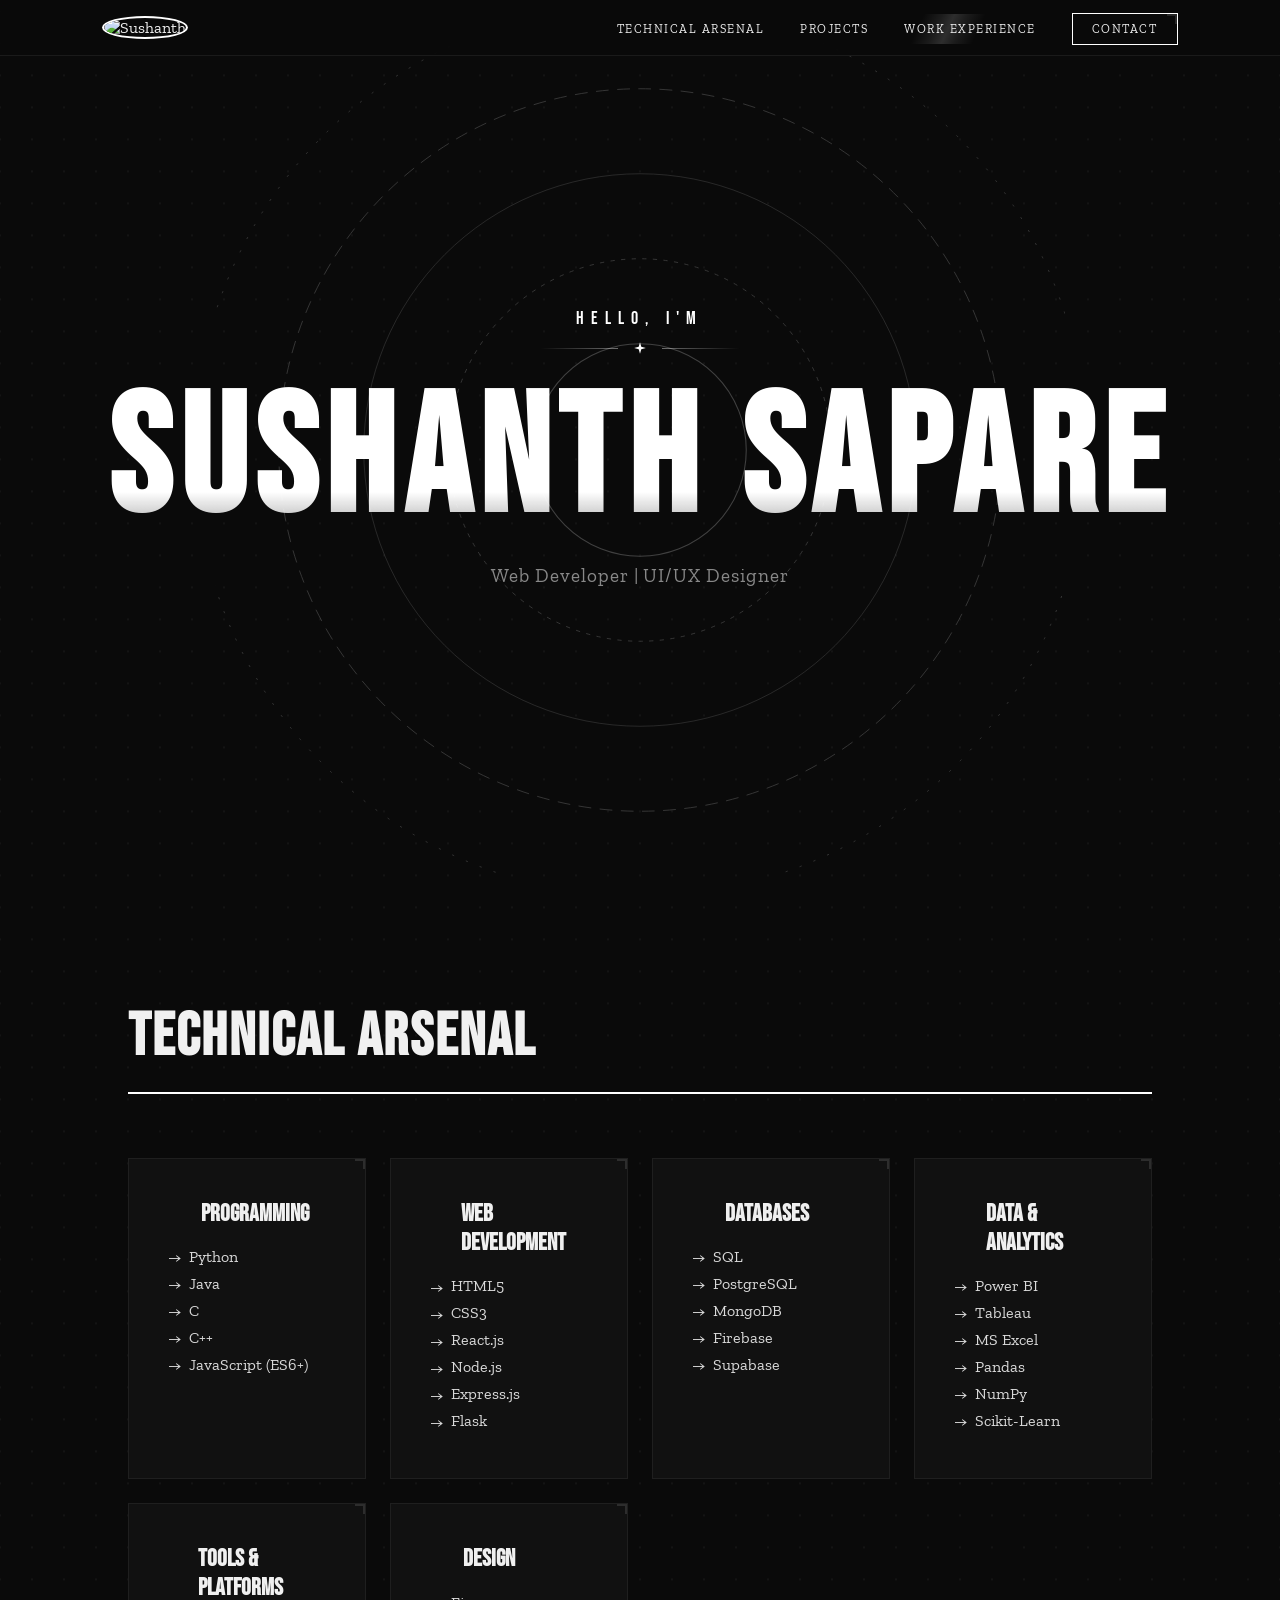
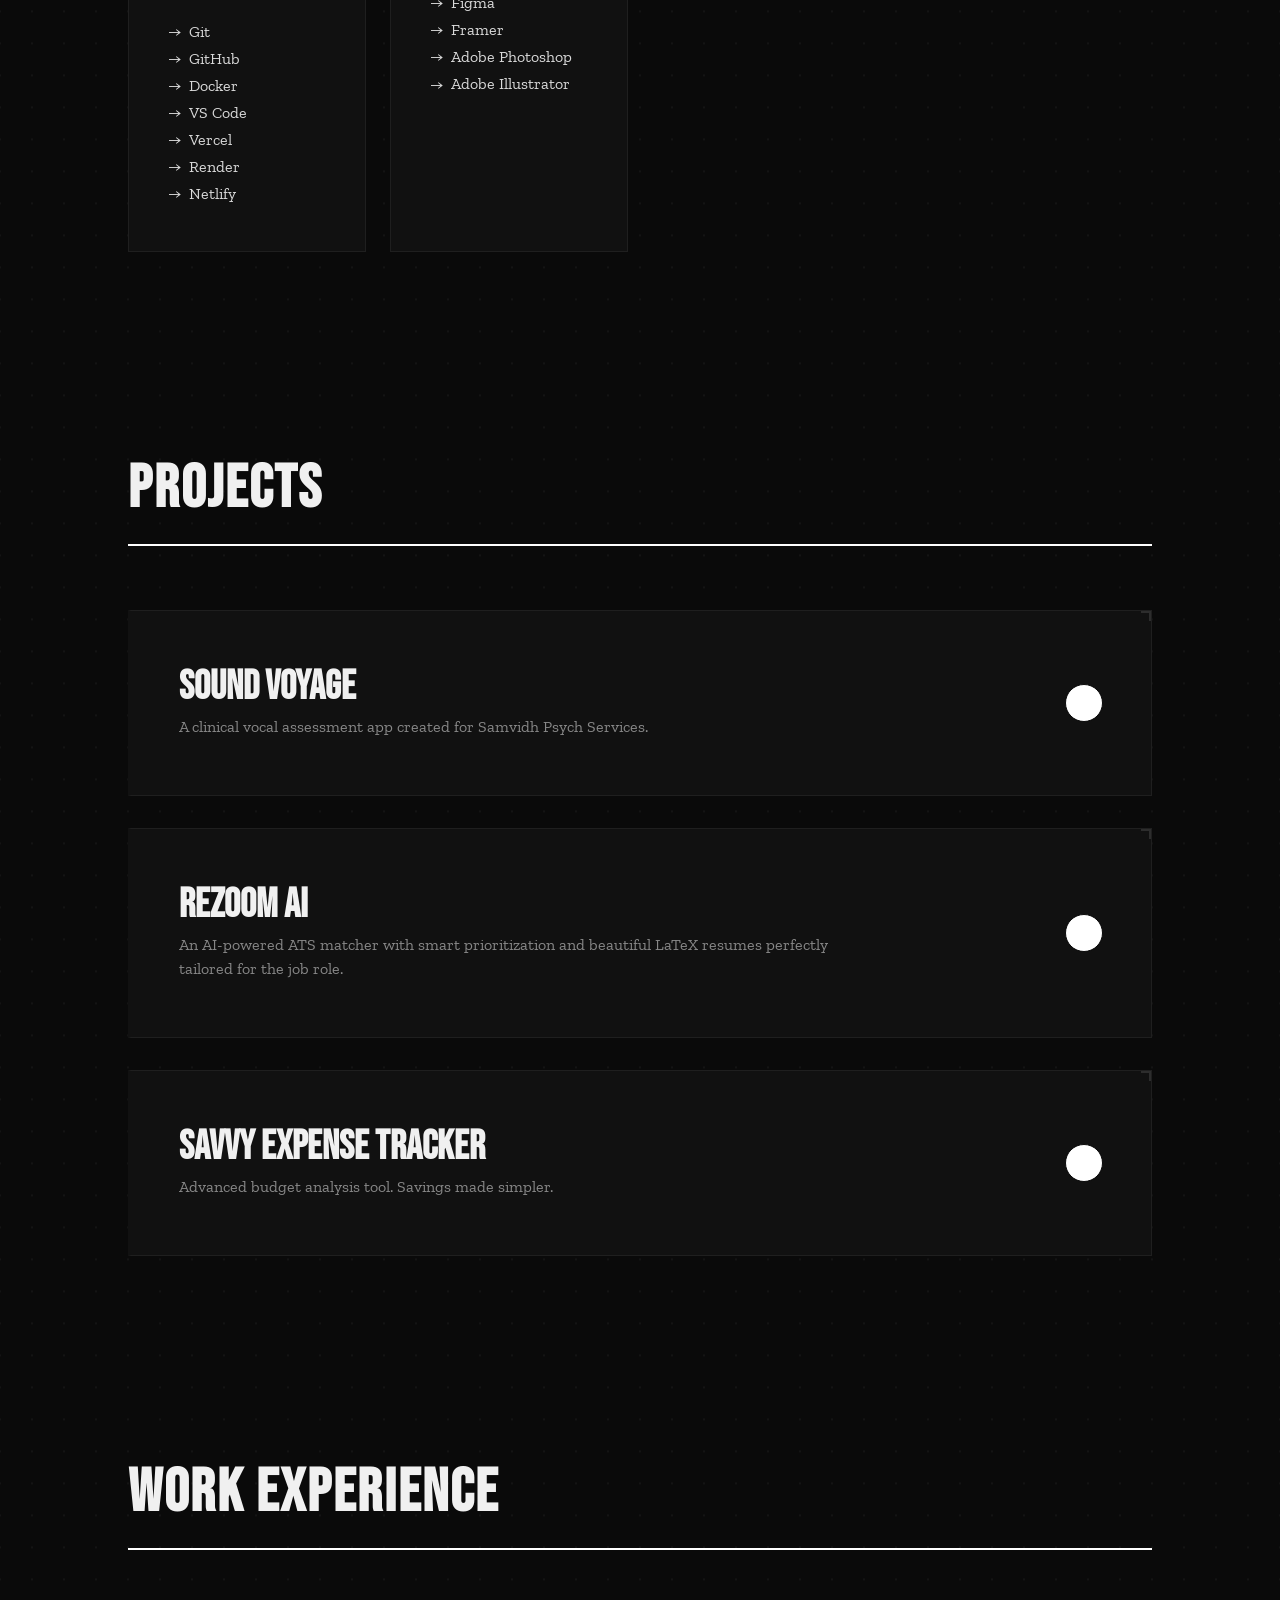
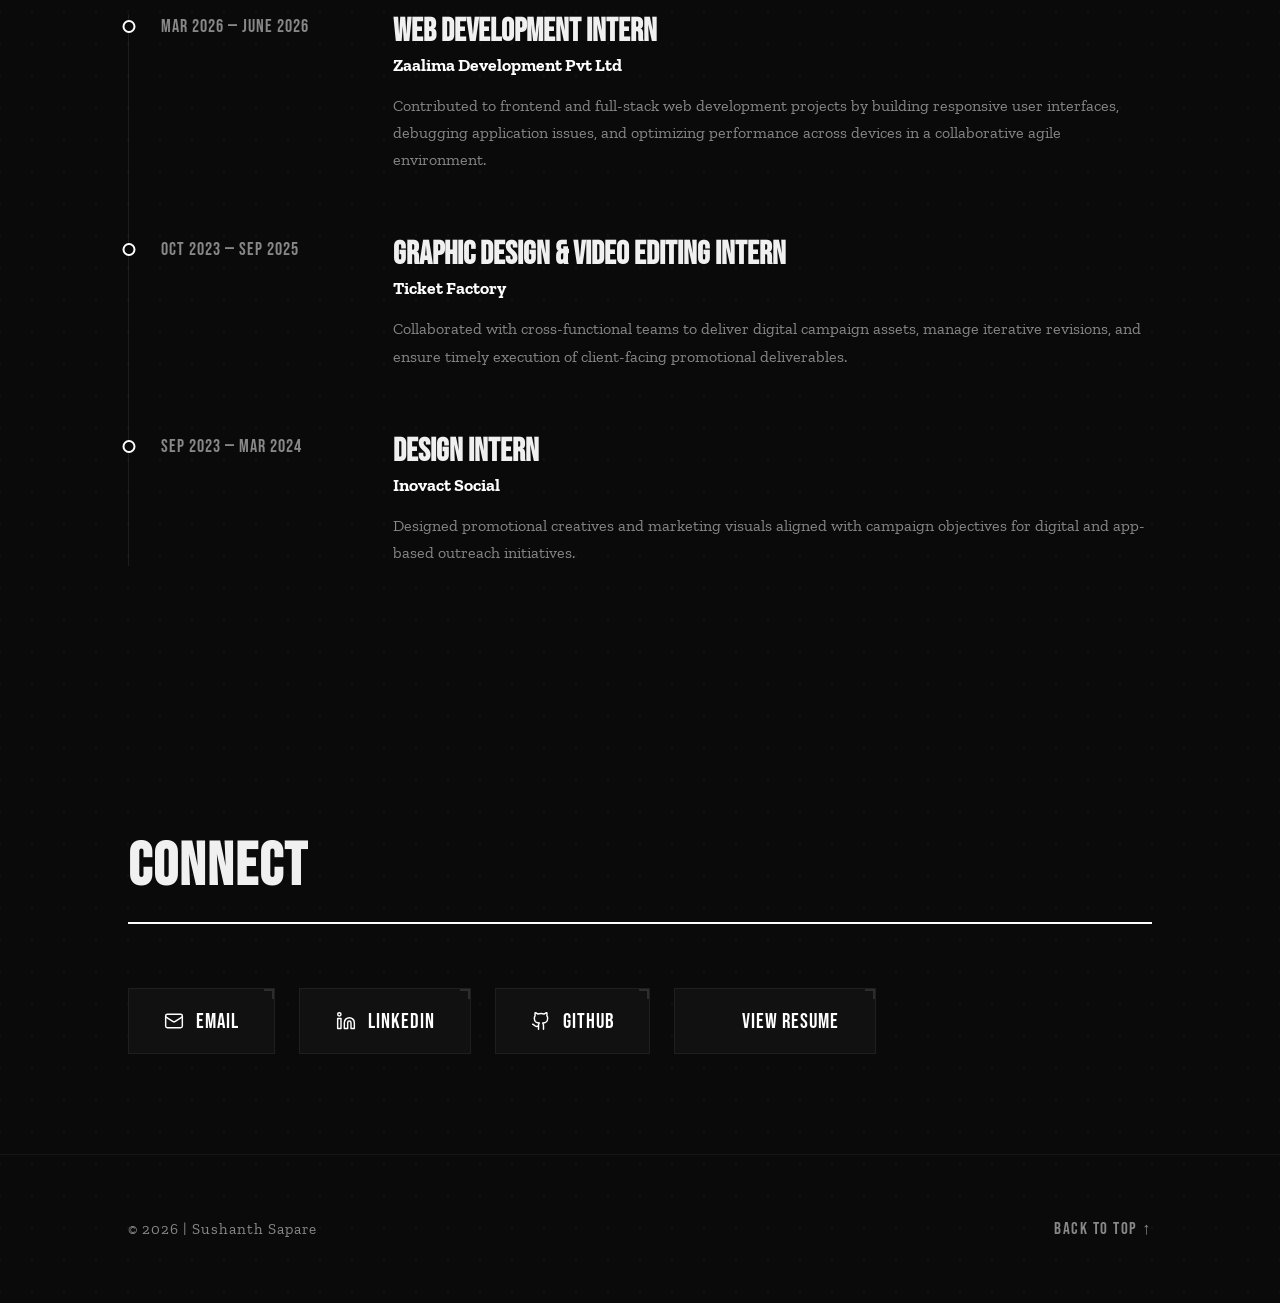
==== commit a7717538: "added resume link button to hero section" ====
--- a/index.html
+++ b/index.html
@@ -235,6 +235,10 @@
                 </svg>
                 GitHub
             </a>
+            <a href="https://drive.google.com/drive/folders/1_Q6dZFscansGqgw3j662m-KIPEq824l9?usp=sharing" target="_blank" rel="noopener noreferrer" class="btn-large">
+                <i data-lucide="file-text"></i>
+                View Resume
+            </a>
         </div>
     </section>
 
--- a/style.css
+++ b/style.css
@@ -492,13 +492,15 @@
     border: 1px solid #1f1f1f;
     letter-spacing: 1px;
 }
-.btn-large svg {
+.btn-large svg,
+.btn-large i {
     width: 20px;
     height: 20px;
     stroke-width: 1.75px;
     transition: transform 0.4s cubic-bezier(0.175, 0.885, 0.32, 1.275);
 }
-.btn-large:hover svg {
+.btn-large:hover svg,
+.btn-large:hover i {
     transform: translateX(6px) scale(1.15);
 }
 
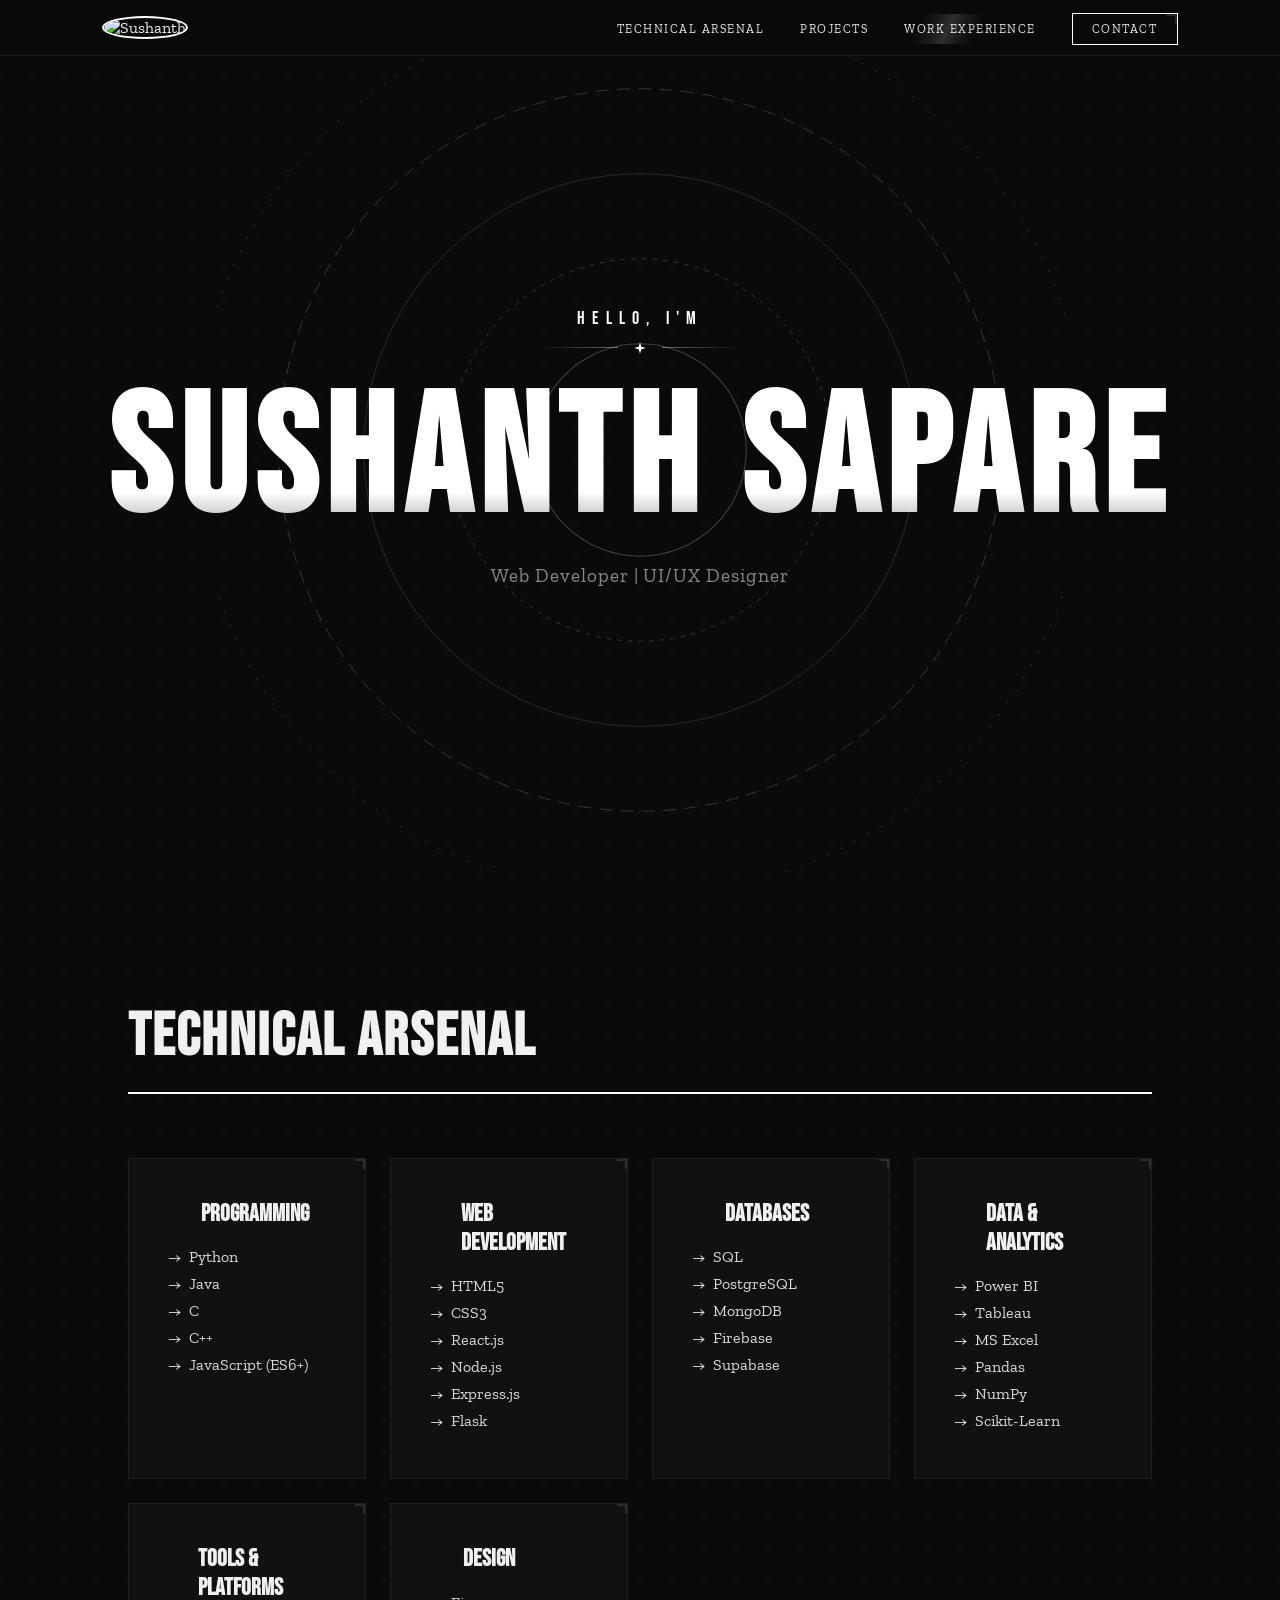
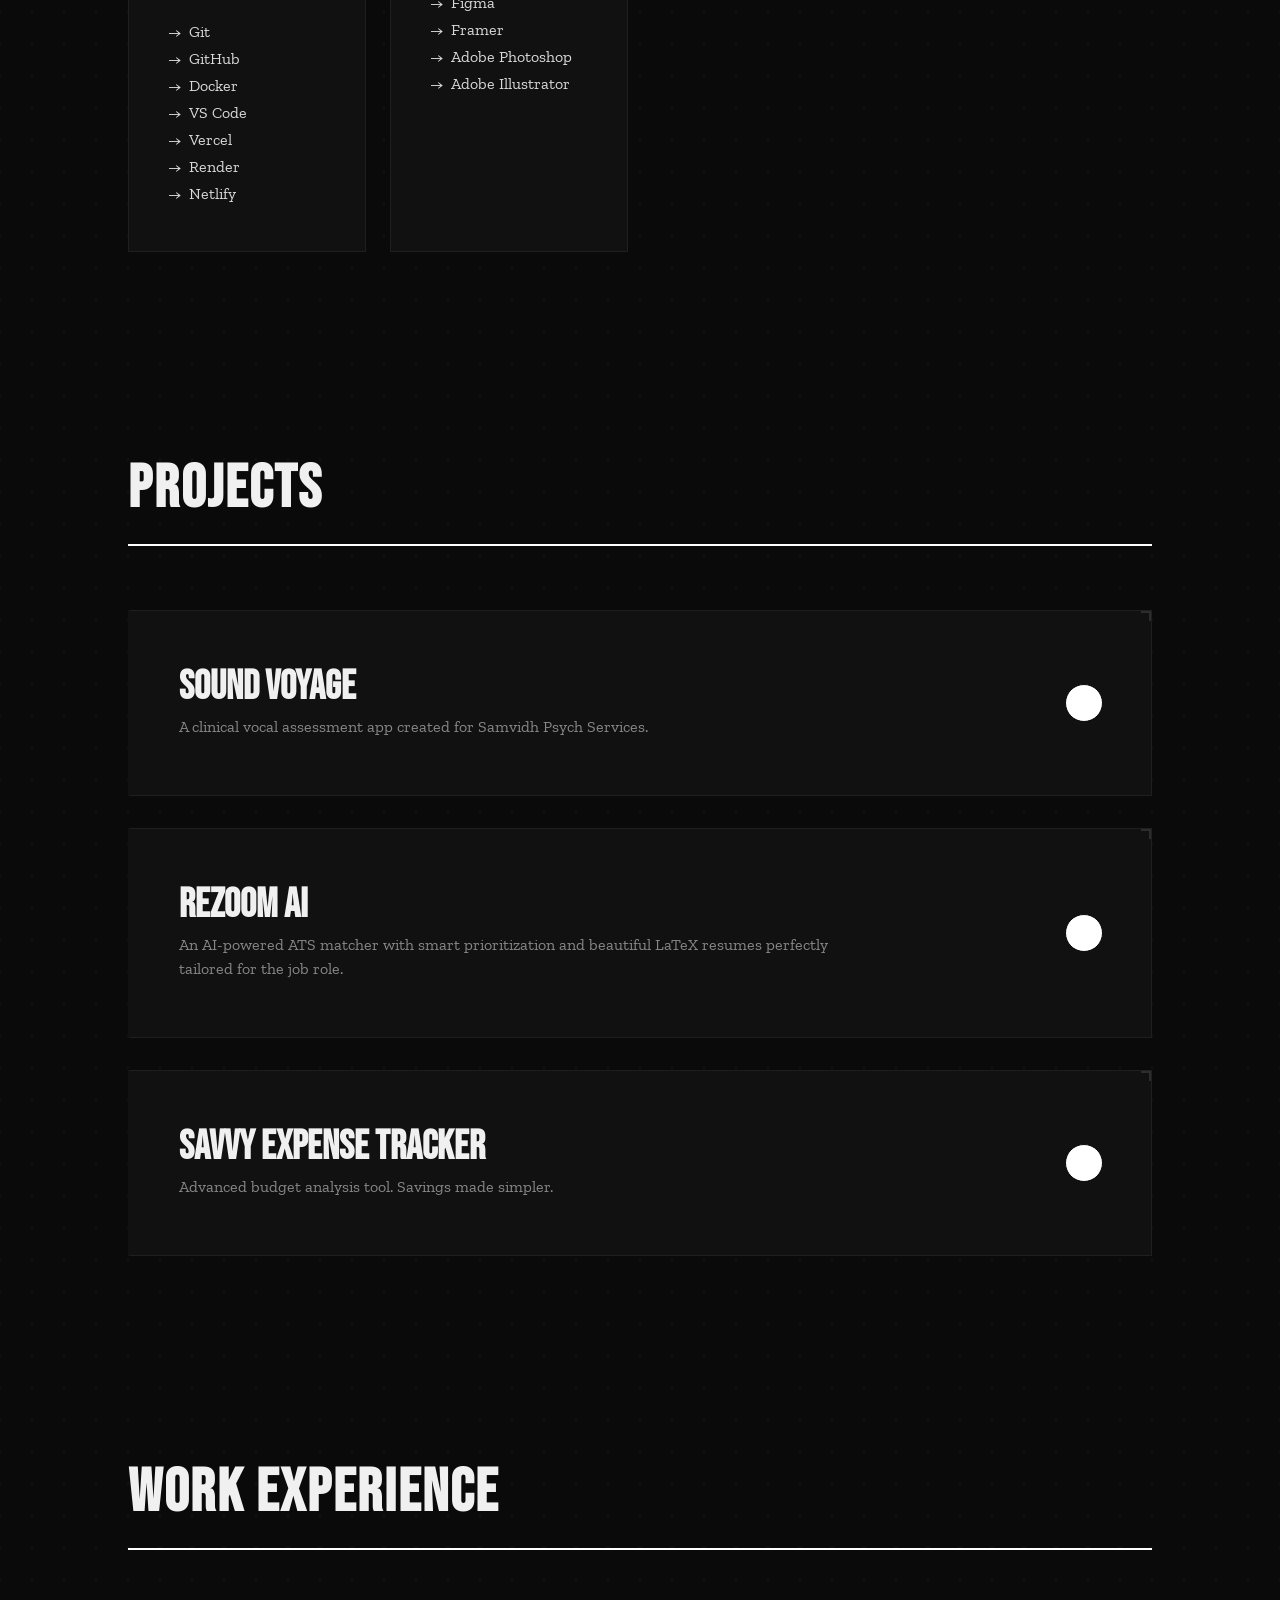
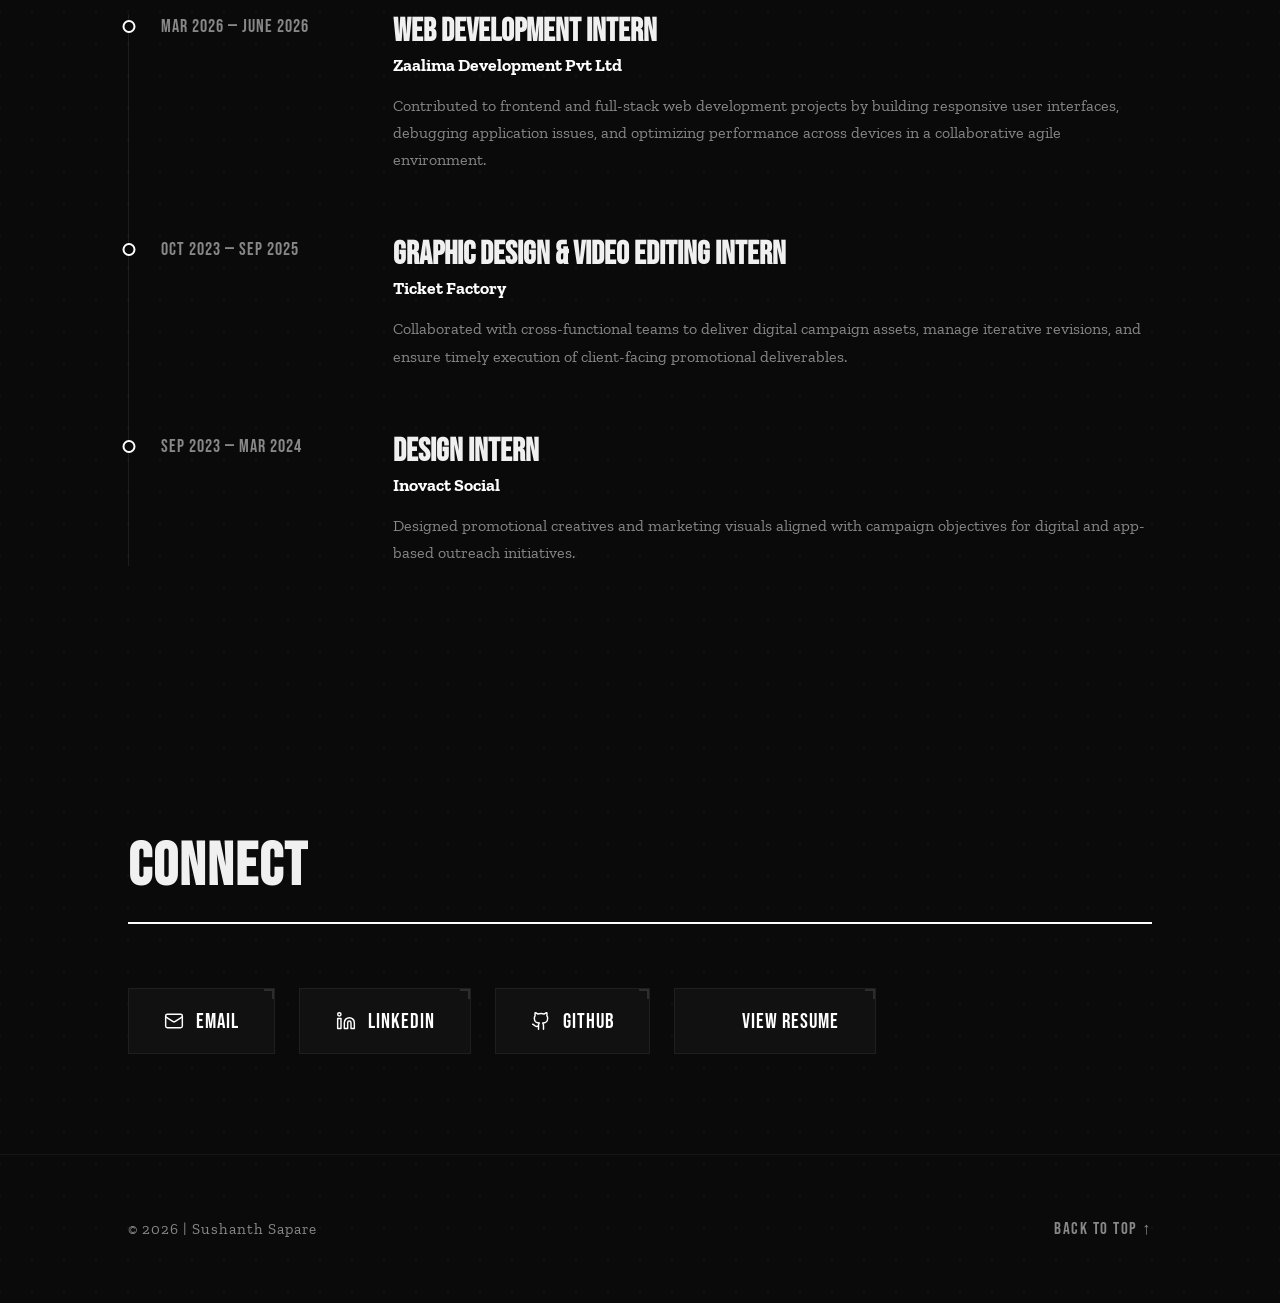
==== commit b4613775: "optimized page load performance through resource preloading, script deferral, and improved initializ" ====
--- a/index.html
+++ b/index.html
@@ -5,12 +5,20 @@
     <meta charset="UTF-8">
     <meta name="viewport" content="width=device-width, initial-scale=1.0">
     <title>Sushanth Sapare | Portfolio</title>
+    <meta name="description" content="Portfolio of Sushanth Sapare - CSE Data Science Student & Creative Web Developer.">
     <link rel="icon"
         href="data:image/svg+xml,<svg xmlns='http://www.w3.org/2000/svg' viewBox='0 0 100 100'><text y='.9em' font-size='90' font-family='Bebas Neue' fill='white'>SS</text></svg>">
+    
+    <link rel="preconnect" href="https://fonts.googleapis.com">
+    <link rel="preconnect" href="https://fonts.gstatic.com" crossorigin>
     <link href="https://fonts.googleapis.com/css2?family=Zilla+Slab:wght@400;700&family=Bebas+Neue&display=swap"
-        rel="stylesheet">
-    <link rel="stylesheet" href="https://unpkg.com/aos@next/dist/aos.css" />
-    <script src="https://unpkg.com/lucide@latest"></script>
+        rel="preload" as="style" onload="this.onload=null;this.rel='stylesheet'">
+    <noscript><link href="https://fonts.googleapis.com/css2?family=Zilla+Slab:wght@400;700&family=Bebas+Neue&display=swap" rel="stylesheet"></noscript>
+    
+    <link rel="preload" href="https://unpkg.com/aos@next/dist/aos.css" as="style" onload="this.onload=null;this.rel='stylesheet'">
+    <noscript><link rel="stylesheet" href="https://unpkg.com/aos@next/dist/aos.css"></noscript>
+    
+    <script src="https://unpkg.com/lucide@latest" defer></script>
     <link rel="stylesheet" href="style.css">
 </head>
 
@@ -21,7 +29,7 @@
 
     <nav>
         <div class="nav-brand" onclick="scrollToTop()">
-            <img src="profile.png" alt="Sushanth" class="nav-avatar">
+            <img src="profile.png" alt="Sushanth" class="nav-avatar" width="45" height="45" fetchpriority="high" decoding="async">
         </div>
         <div class="nav-links">
             <a href="#arsenal">Technical Arsenal</a>
@@ -142,7 +150,7 @@
                     <h3>Sound Voyage</h3>
                     <p>A clinical vocal assessment app created for Samvidh Psych Services.</p>
                 </div>
-                <a href="https://sound-voyage-app.vercel.app/" class="project-link"><i
+                <a href="https://sound-voyage-app.vercel.app/" class="project-link" aria-label="View Sound Voyage Project"><i
                         data-lucide="external-link"></i></a>
             </div>
             <div class="project-card" data-aos="fade-up" data-aos-delay="100">
@@ -151,7 +159,7 @@
                     <p>An AI-powered ATS matcher with smart prioritization and beautiful LaTeX resumes perfectly
                         tailored for the job role.</p>
                 </div>
-                <a href="https://re-zoom-cdbsga6cj-sushanth-sapares-projects.vercel.app/" class="project-link"><i
+                <a href="https://re-zoom-cdbsga6cj-sushanth-sapares-projects.vercel.app/" class="project-link" aria-label="View ReZoom AI Project"><i
                         data-lucide="external-link"></i></a>
             </div>
             <div class="project-card" data-aos="fade-up" data-aos-delay="200">
@@ -159,7 +167,7 @@
                     <h3>Savvy Expense Tracker</h3>
                     <p>Advanced budget analysis tool. Savings made simpler.</p>
                 </div>
-                <a href="https://savvy-expense-tracker-kappa.vercel.app/" class="project-link"><i
+                <a href="https://savvy-expense-tracker-kappa.vercel.app/" class="project-link" aria-label="View Savvy Expense Tracker Project"><i
                         data-lucide="external-link"></i></a>
             </div>
         </div>
@@ -247,8 +255,8 @@
         <span class="footer-back-to-top" onclick="scrollToTop()">BACK TO TOP ↑</span>
     </footer>
 
-    <script src="https://unpkg.com/aos@next/dist/aos.js"></script>
-    <script src="script.js"></script>
+    <script src="https://unpkg.com/aos@next/dist/aos.js" defer></script>
+    <script src="script.js" defer></script>
 </body>
 
 </html>
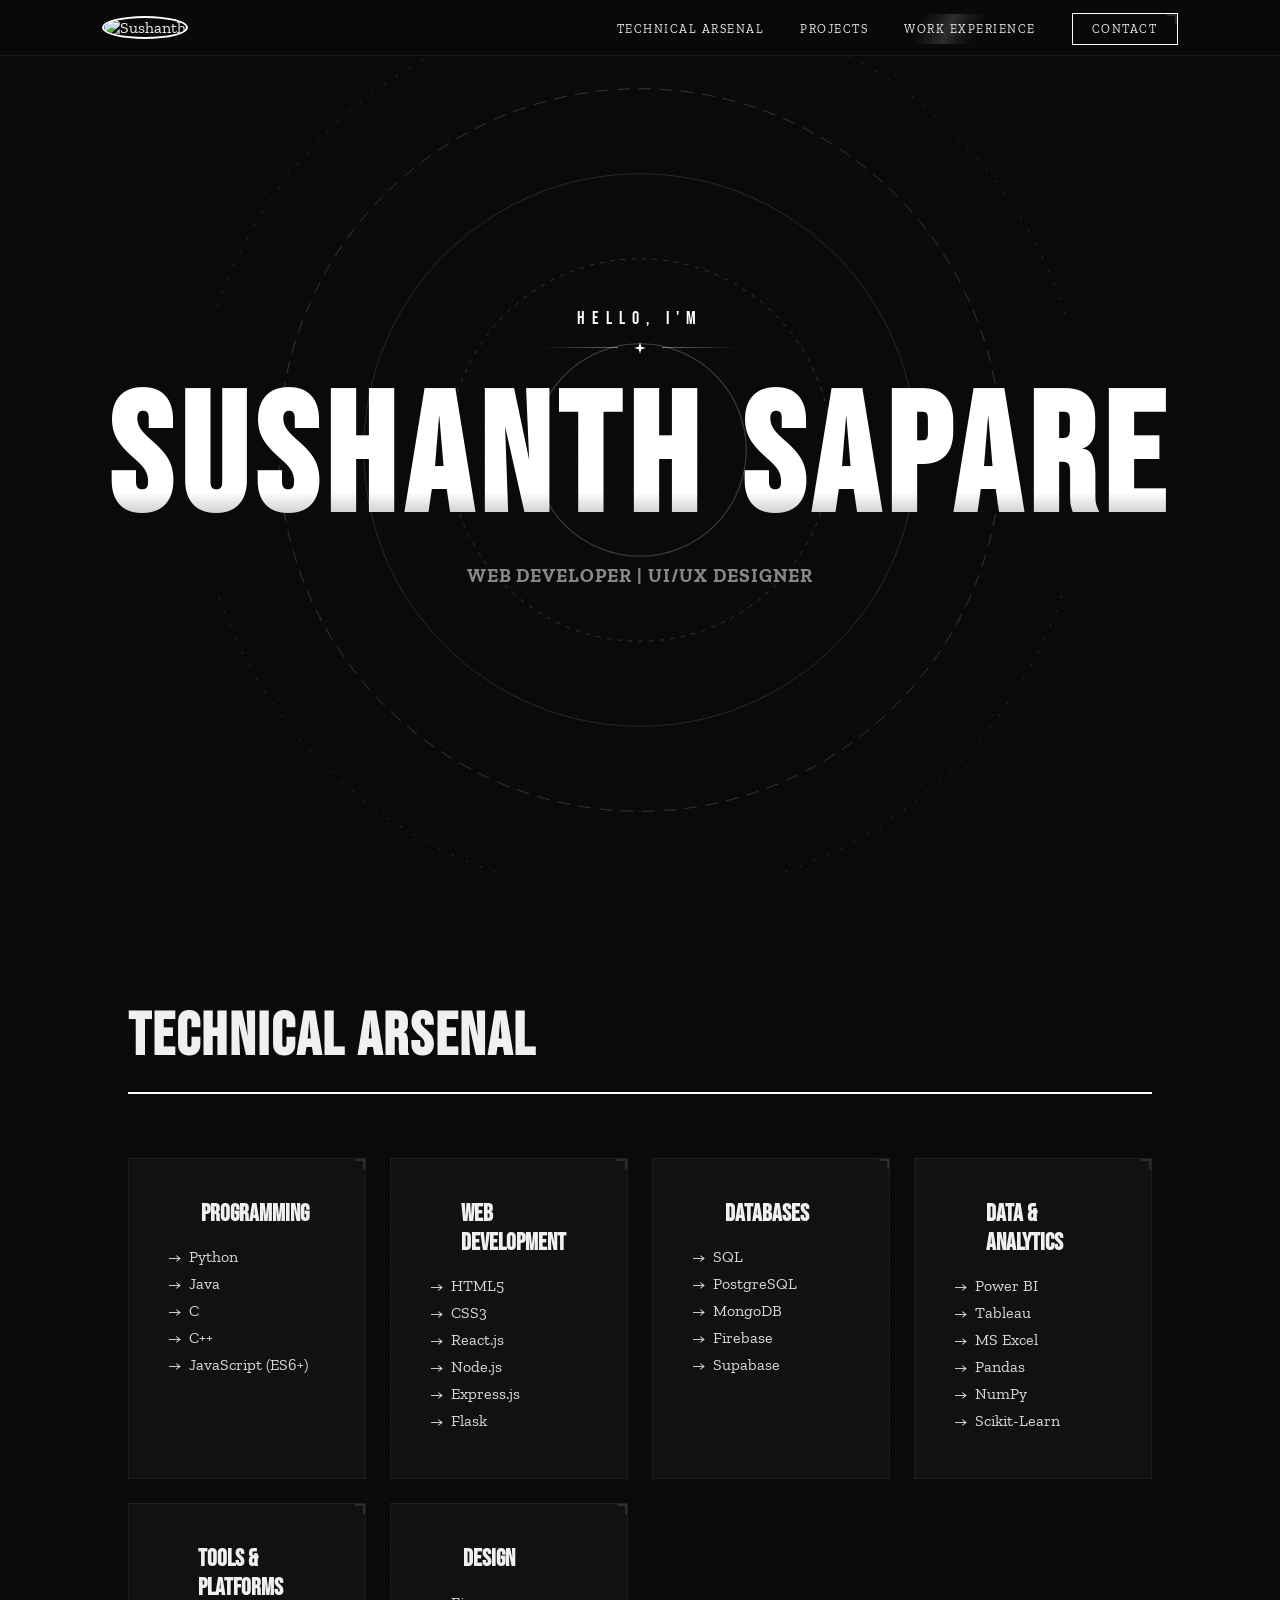
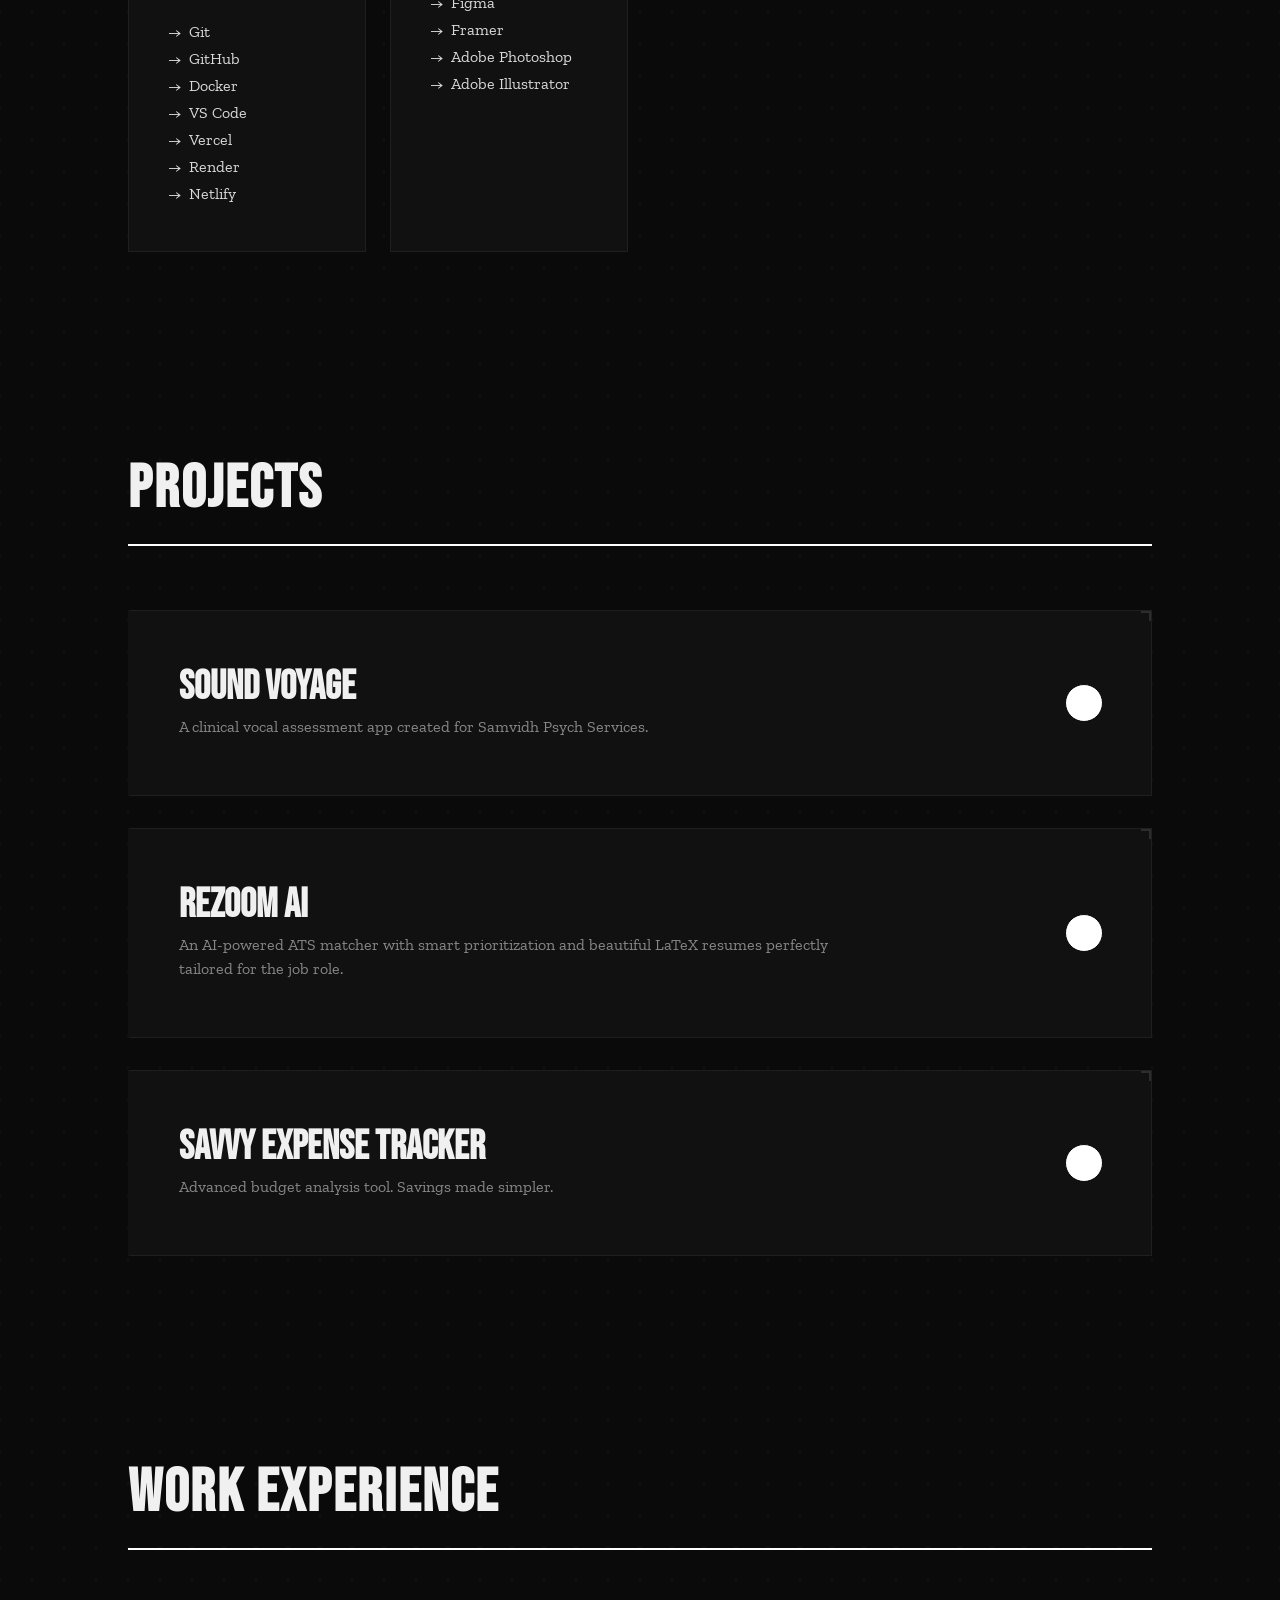
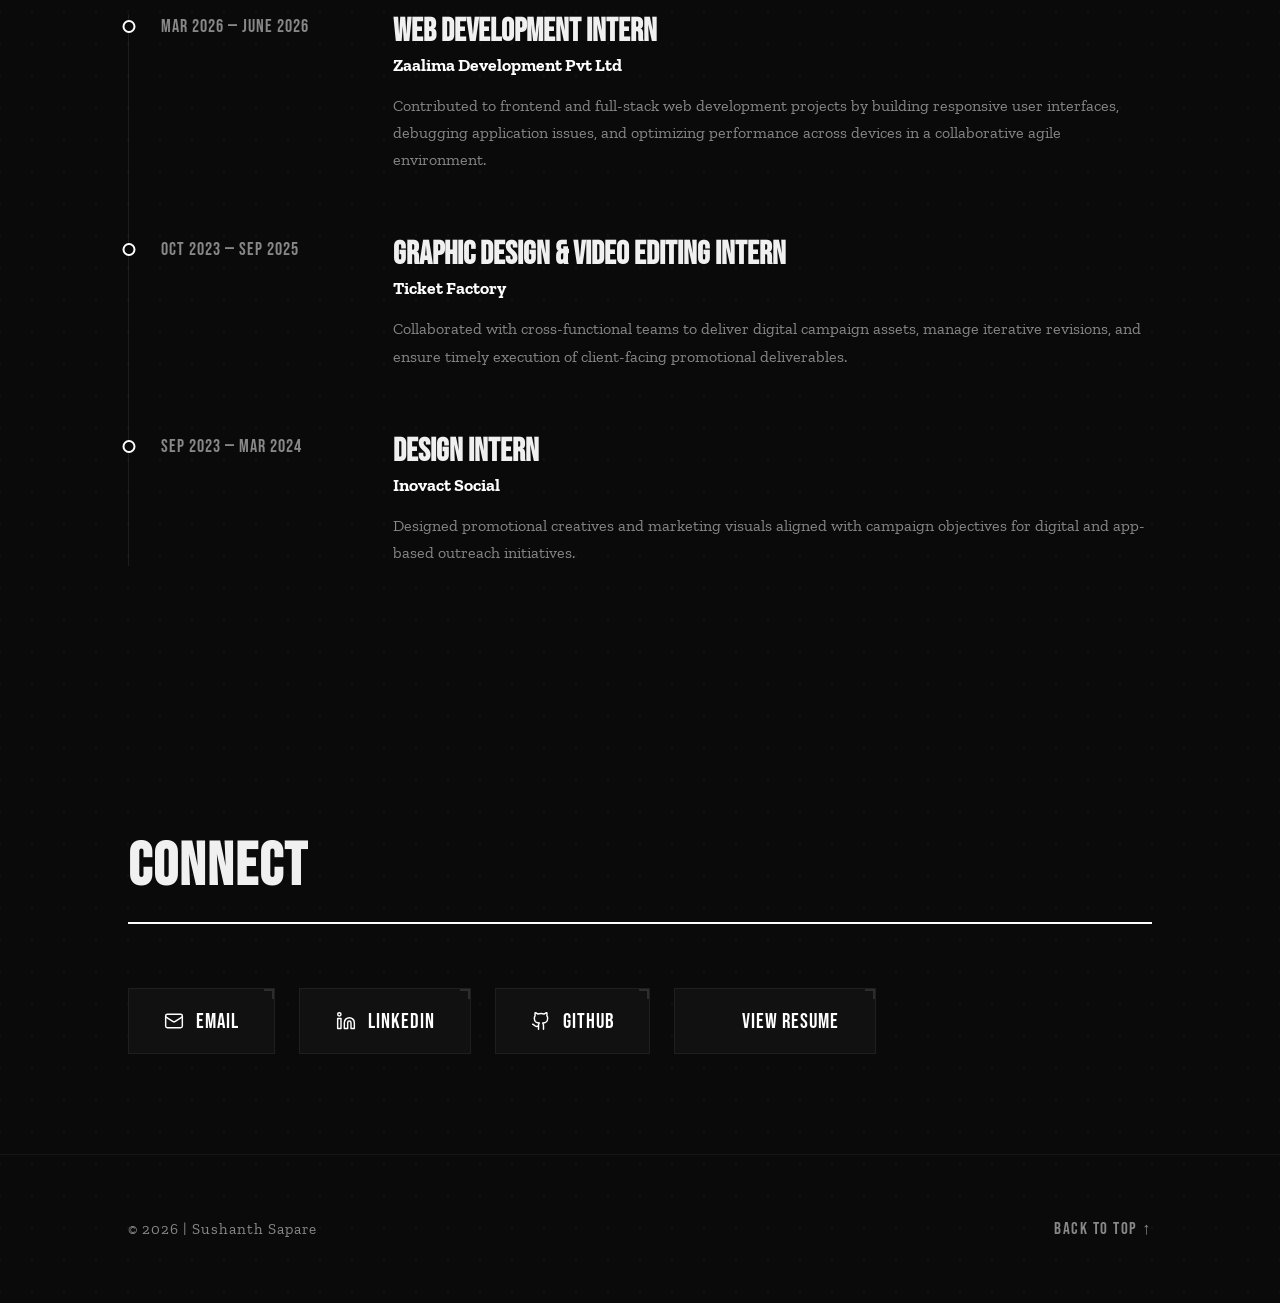
==== commit dcbff9bf: "bolder subtitle" ====
--- a/index.html
+++ b/index.html
@@ -5,19 +5,26 @@
     <meta charset="UTF-8">
     <meta name="viewport" content="width=device-width, initial-scale=1.0">
     <title>Sushanth Sapare | Portfolio</title>
-    <meta name="description" content="Portfolio of Sushanth Sapare - CSE Data Science Student & Creative Web Developer.">
+    <meta name="description"
+        content="Portfolio of Sushanth Sapare - CSE Data Science Student & Creative Web Developer.">
     <link rel="icon"
         href="data:image/svg+xml,<svg xmlns='http://www.w3.org/2000/svg' viewBox='0 0 100 100'><text y='.9em' font-size='90' font-family='Bebas Neue' fill='white'>SS</text></svg>">
-    
+
     <link rel="preconnect" href="https://fonts.googleapis.com">
     <link rel="preconnect" href="https://fonts.gstatic.com" crossorigin>
     <link href="https://fonts.googleapis.com/css2?family=Zilla+Slab:wght@400;700&family=Bebas+Neue&display=swap"
         rel="preload" as="style" onload="this.onload=null;this.rel='stylesheet'">
-    <noscript><link href="https://fonts.googleapis.com/css2?family=Zilla+Slab:wght@400;700&family=Bebas+Neue&display=swap" rel="stylesheet"></noscript>
-    
-    <link rel="preload" href="https://unpkg.com/aos@next/dist/aos.css" as="style" onload="this.onload=null;this.rel='stylesheet'">
-    <noscript><link rel="stylesheet" href="https://unpkg.com/aos@next/dist/aos.css"></noscript>
-    
+    <noscript>
+        <link href="https://fonts.googleapis.com/css2?family=Zilla+Slab:wght@400;700&family=Bebas+Neue&display=swap"
+            rel="stylesheet">
+    </noscript>
+
+    <link rel="preload" href="https://unpkg.com/aos@next/dist/aos.css" as="style"
+        onload="this.onload=null;this.rel='stylesheet'">
+    <noscript>
+        <link rel="stylesheet" href="https://unpkg.com/aos@next/dist/aos.css">
+    </noscript>
+
     <script src="https://unpkg.com/lucide@latest" defer></script>
     <link rel="stylesheet" href="style.css">
 </head>
@@ -29,7 +36,8 @@
 
     <nav>
         <div class="nav-brand" onclick="scrollToTop()">
-            <img src="profile.png" alt="Sushanth" class="nav-avatar" width="45" height="45" fetchpriority="high" decoding="async">
+            <img src="profile.png" alt="Sushanth" class="nav-avatar" width="45" height="45" fetchpriority="high"
+                decoding="async">
         </div>
         <div class="nav-links">
             <a href="#arsenal">Technical Arsenal</a>
@@ -65,7 +73,7 @@
                 </div>
             </div>
             <h1 data-aos="fade-up" data-aos-delay="100">SUSHANTH SAPARE</h1>
-            <p class="subtitle" data-aos="fade-up" data-aos-delay="200">Web Developer | UI/UX Designer</p>
+            <p class="subtitle" data-aos="fade-up" data-aos-delay="200"><strong>WEB DEVELOPER | UI/UX DESIGNER</strong></p>
         </div>
     </header>
 
@@ -150,8 +158,8 @@
                     <h3>Sound Voyage</h3>
                     <p>A clinical vocal assessment app created for Samvidh Psych Services.</p>
                 </div>
-                <a href="https://sound-voyage-app.vercel.app/" class="project-link" aria-label="View Sound Voyage Project"><i
-                        data-lucide="external-link"></i></a>
+                <a href="https://sound-voyage-app.vercel.app/" class="project-link"
+                    aria-label="View Sound Voyage Project"><i data-lucide="external-link"></i></a>
             </div>
             <div class="project-card" data-aos="fade-up" data-aos-delay="100">
                 <div class="project-info">
@@ -159,16 +167,16 @@
                     <p>An AI-powered ATS matcher with smart prioritization and beautiful LaTeX resumes perfectly
                         tailored for the job role.</p>
                 </div>
-                <a href="https://re-zoom-cdbsga6cj-sushanth-sapares-projects.vercel.app/" class="project-link" aria-label="View ReZoom AI Project"><i
-                        data-lucide="external-link"></i></a>
+                <a href="https://re-zoom-cdbsga6cj-sushanth-sapares-projects.vercel.app/" class="project-link"
+                    aria-label="View ReZoom AI Project"><i data-lucide="external-link"></i></a>
             </div>
             <div class="project-card" data-aos="fade-up" data-aos-delay="200">
                 <div class="project-info">
                     <h3>Savvy Expense Tracker</h3>
                     <p>Advanced budget analysis tool. Savings made simpler.</p>
                 </div>
-                <a href="https://savvy-expense-tracker-kappa.vercel.app/" class="project-link" aria-label="View Savvy Expense Tracker Project"><i
-                        data-lucide="external-link"></i></a>
+                <a href="https://savvy-expense-tracker-kappa.vercel.app/" class="project-link"
+                    aria-label="View Savvy Expense Tracker Project"><i data-lucide="external-link"></i></a>
             </div>
         </div>
     </section>
@@ -243,7 +251,8 @@
                 </svg>
                 GitHub
             </a>
-            <a href="https://drive.google.com/drive/folders/1_Q6dZFscansGqgw3j662m-KIPEq824l9?usp=sharing" target="_blank" rel="noopener noreferrer" class="btn-large">
+            <a href="https://drive.google.com/drive/folders/1_Q6dZFscansGqgw3j662m-KIPEq824l9?usp=sharing"
+                target="_blank" rel="noopener noreferrer" class="btn-large">
                 <i data-lucide="file-text"></i>
                 View Resume
             </a>
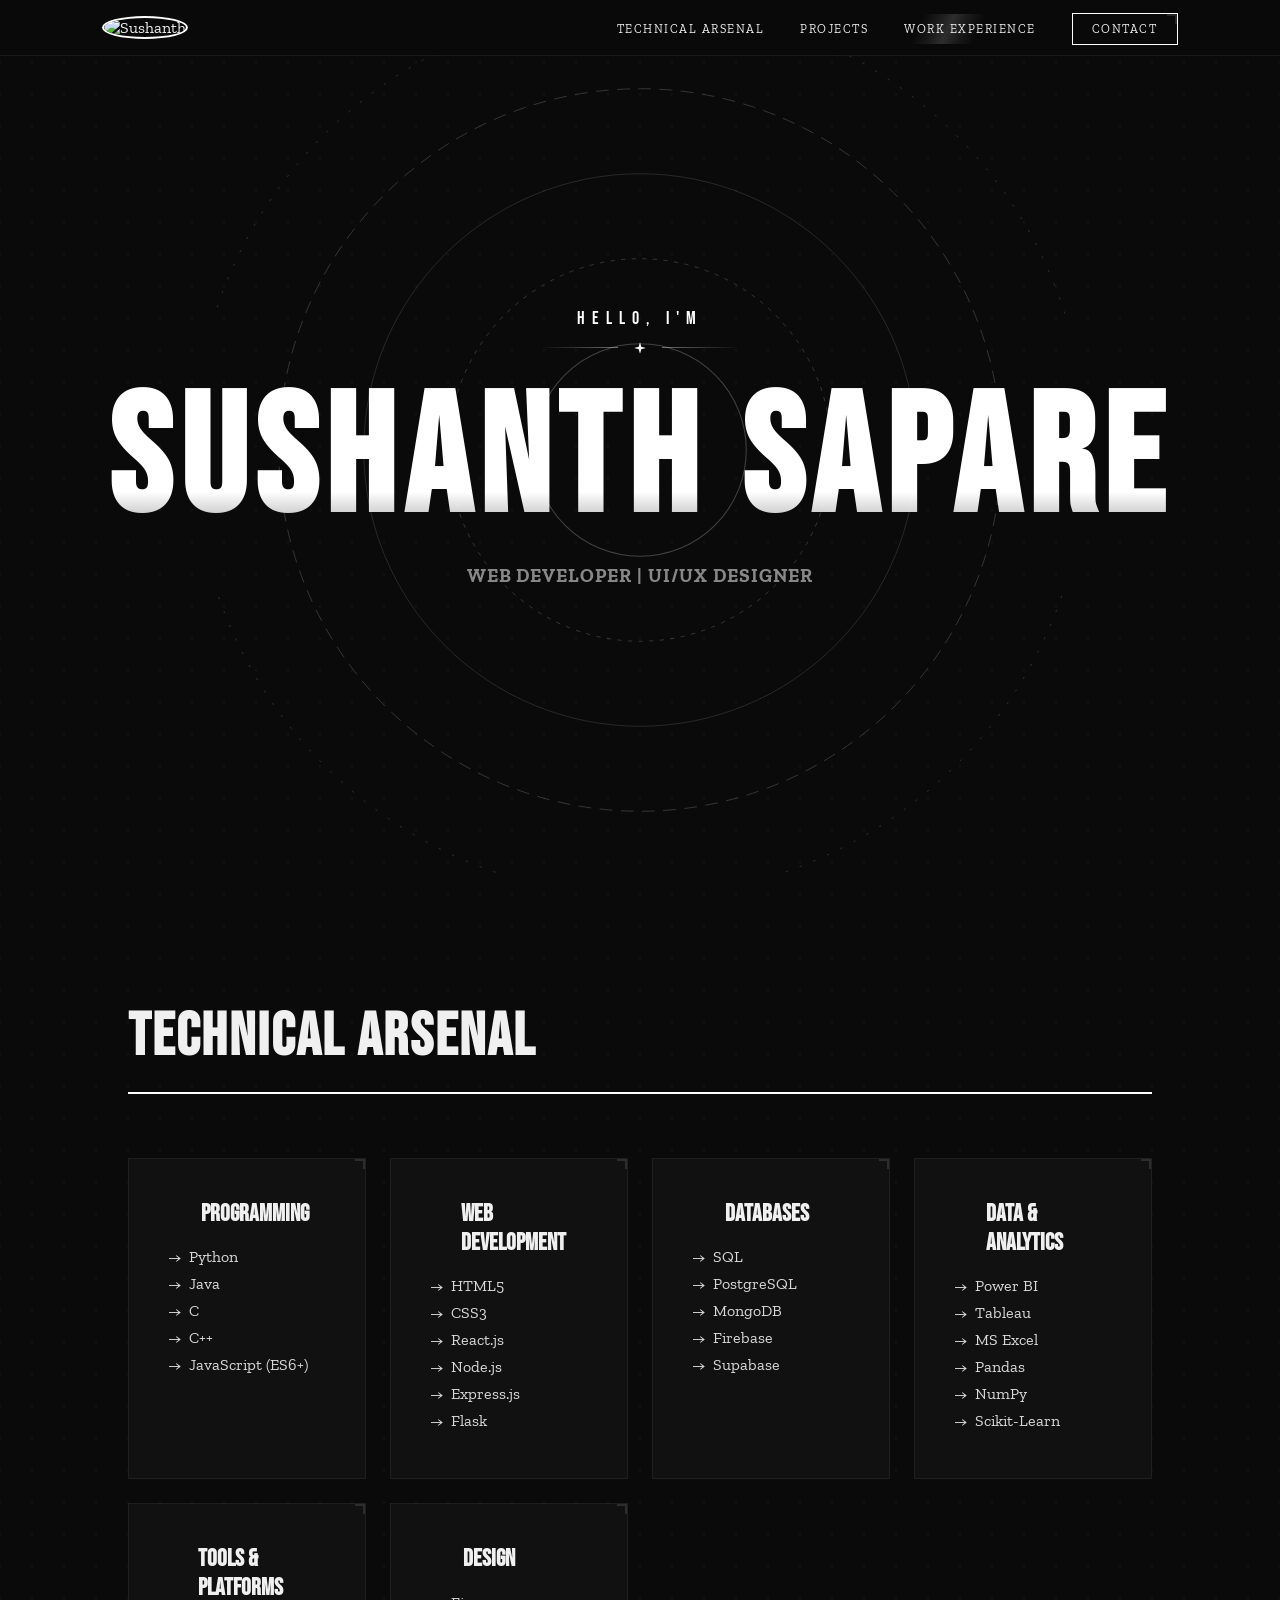
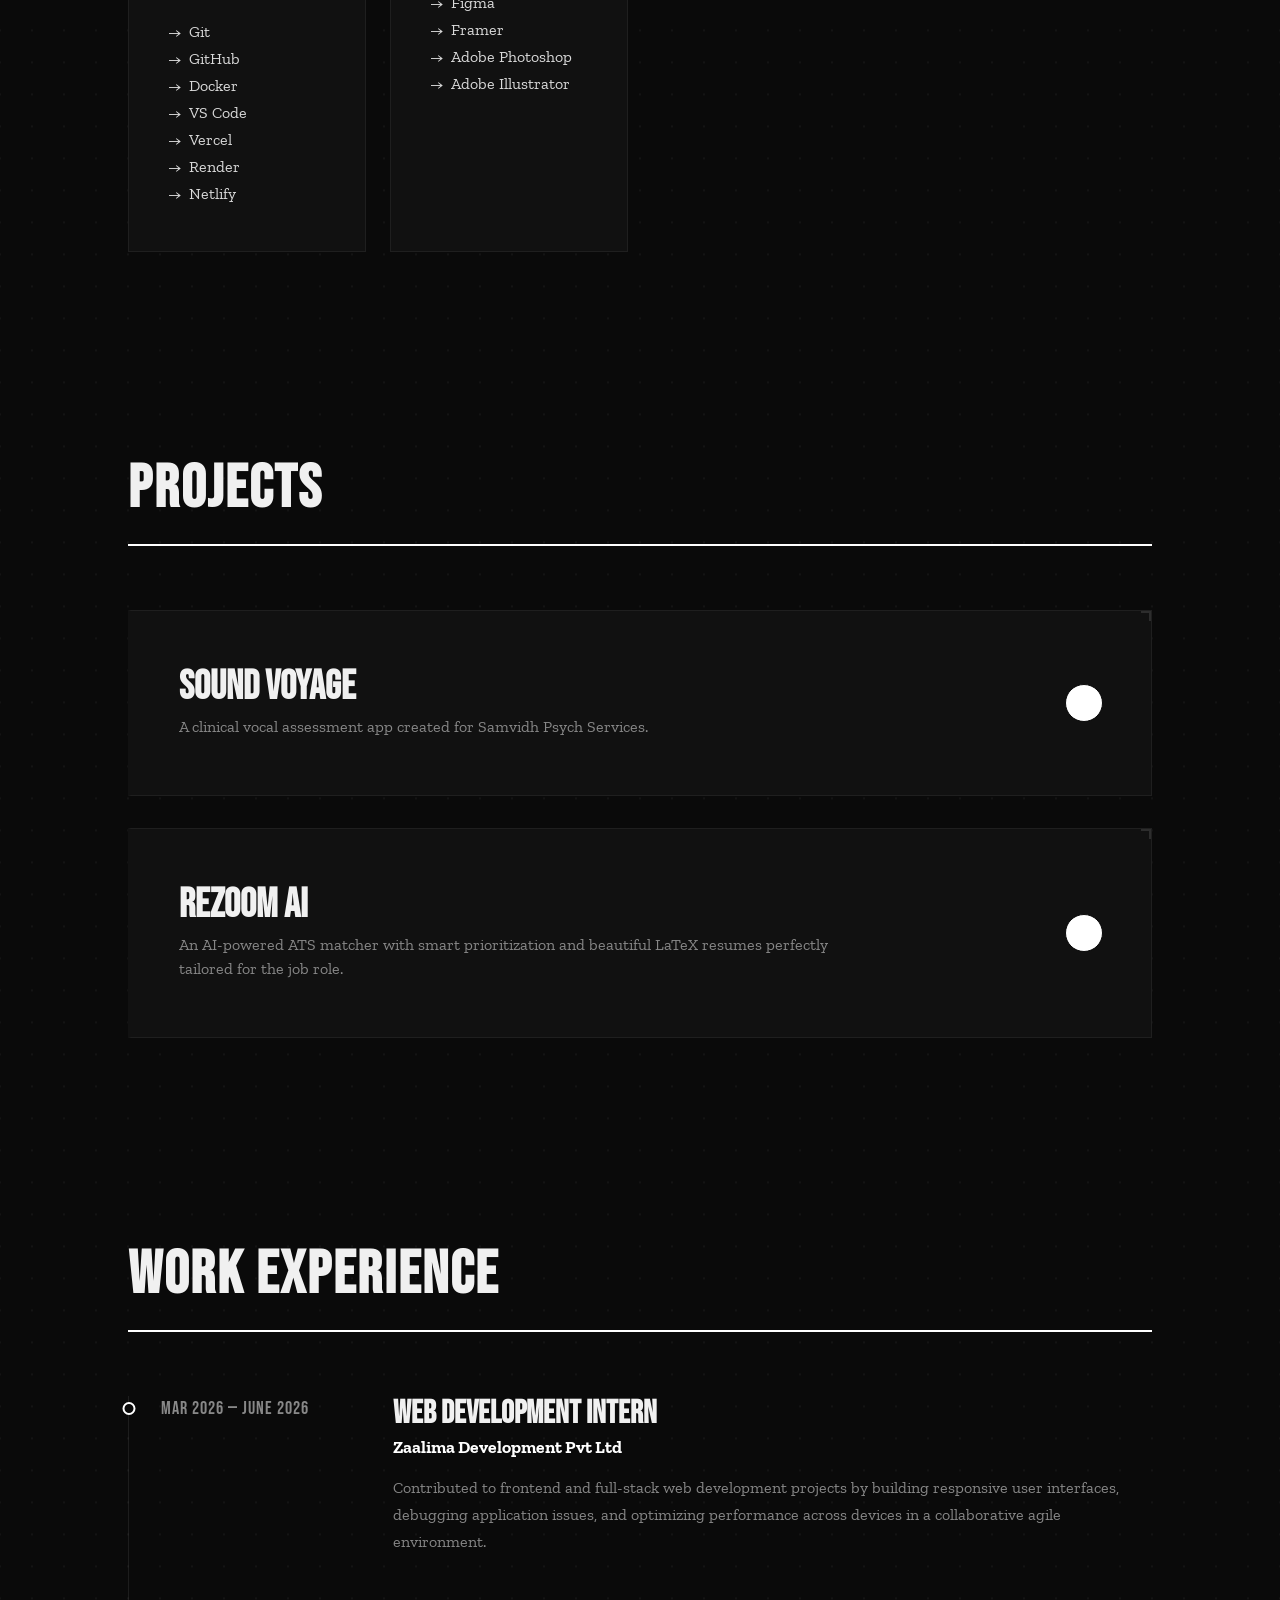
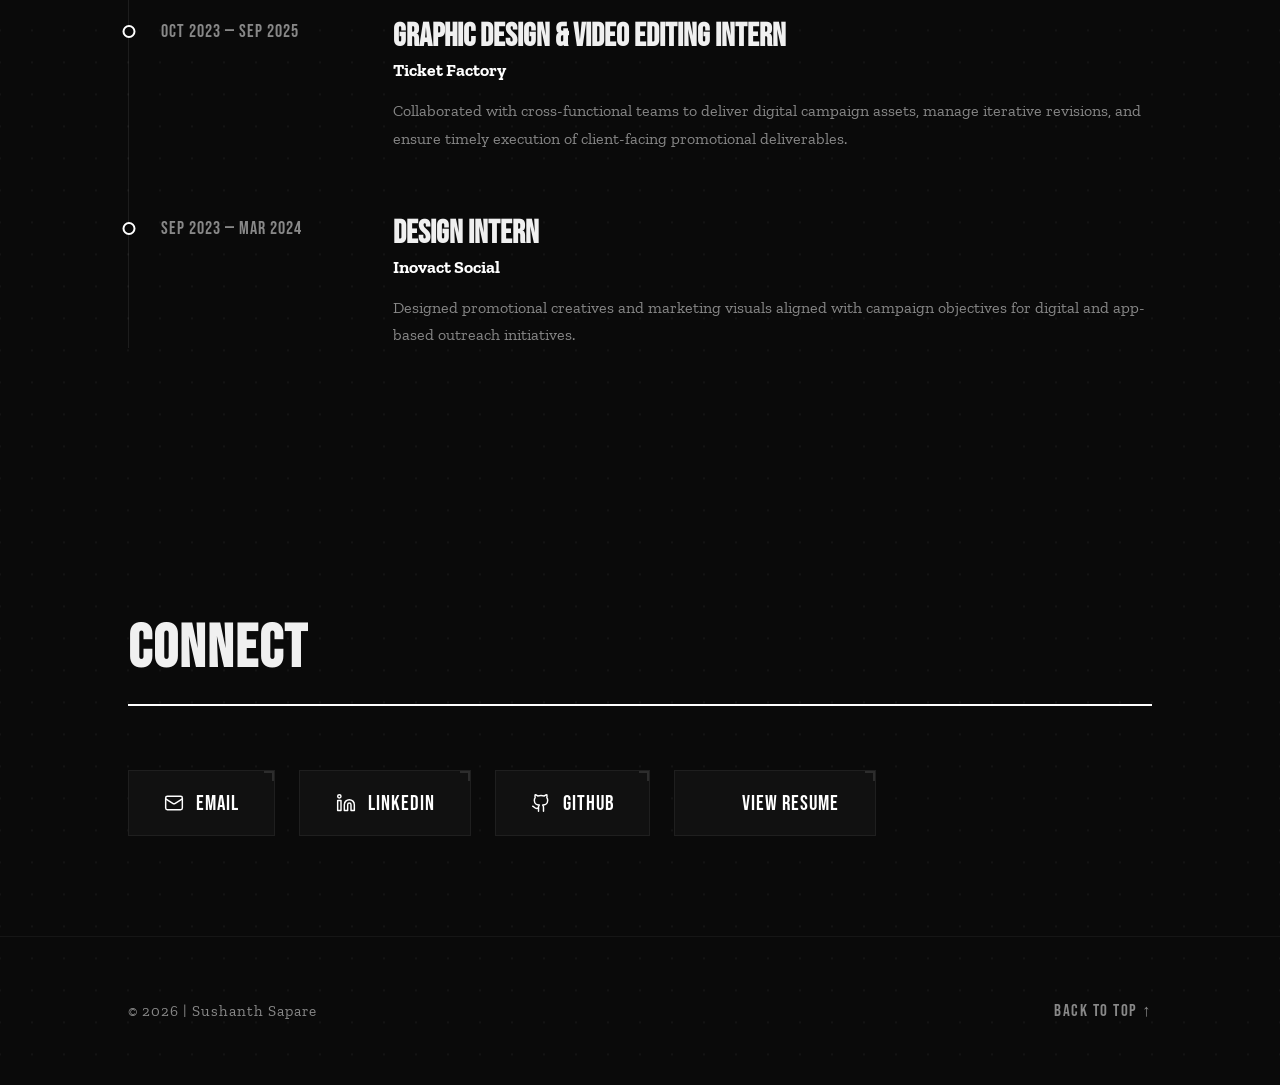
==== commit ca6b9b6c: "removed Savvy Expense Tracker project" ====
--- a/index.html
+++ b/index.html
@@ -73,7 +73,8 @@
                 </div>
             </div>
             <h1 data-aos="fade-up" data-aos-delay="100">SUSHANTH SAPARE</h1>
-            <p class="subtitle" data-aos="fade-up" data-aos-delay="200"><strong>WEB DEVELOPER | UI/UX DESIGNER</strong></p>
+            <p class="subtitle" data-aos="fade-up" data-aos-delay="200"><strong>WEB DEVELOPER | UI/UX DESIGNER</strong>
+            </p>
         </div>
     </header>
 
@@ -167,16 +168,8 @@
                     <p>An AI-powered ATS matcher with smart prioritization and beautiful LaTeX resumes perfectly
                         tailored for the job role.</p>
                 </div>
-                <a href="https://re-zoom-cdbsga6cj-sushanth-sapares-projects.vercel.app/" class="project-link"
-                    aria-label="View ReZoom AI Project"><i data-lucide="external-link"></i></a>
-            </div>
-            <div class="project-card" data-aos="fade-up" data-aos-delay="200">
-                <div class="project-info">
-                    <h3>Savvy Expense Tracker</h3>
-                    <p>Advanced budget analysis tool. Savings made simpler.</p>
-                </div>
-                <a href="https://savvy-expense-tracker-kappa.vercel.app/" class="project-link"
-                    aria-label="View Savvy Expense Tracker Project"><i data-lucide="external-link"></i></a>
+                <a href="https://re-zoom-ai.vercel.app/" class="project-link" aria-label="View ReZoom AI Project"><i
+                        data-lucide="external-link"></i></a>
             </div>
         </div>
     </section>
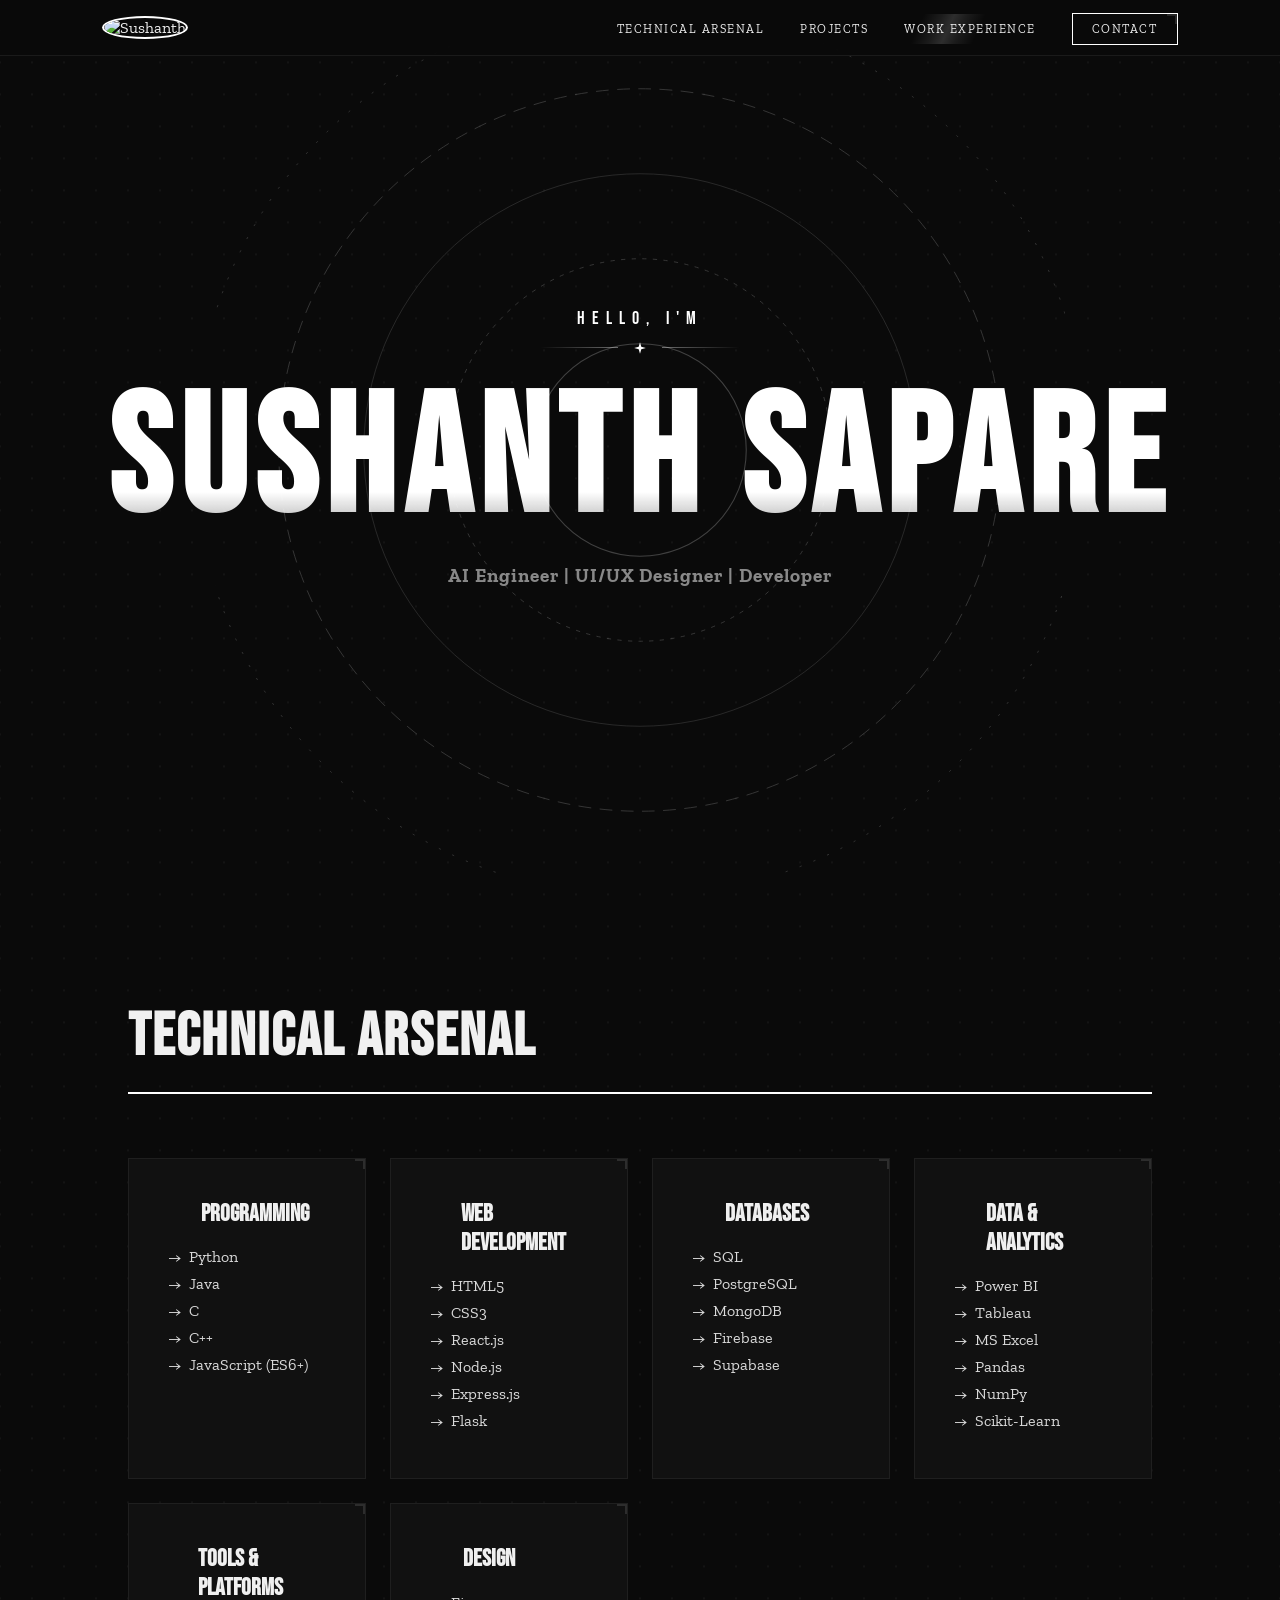
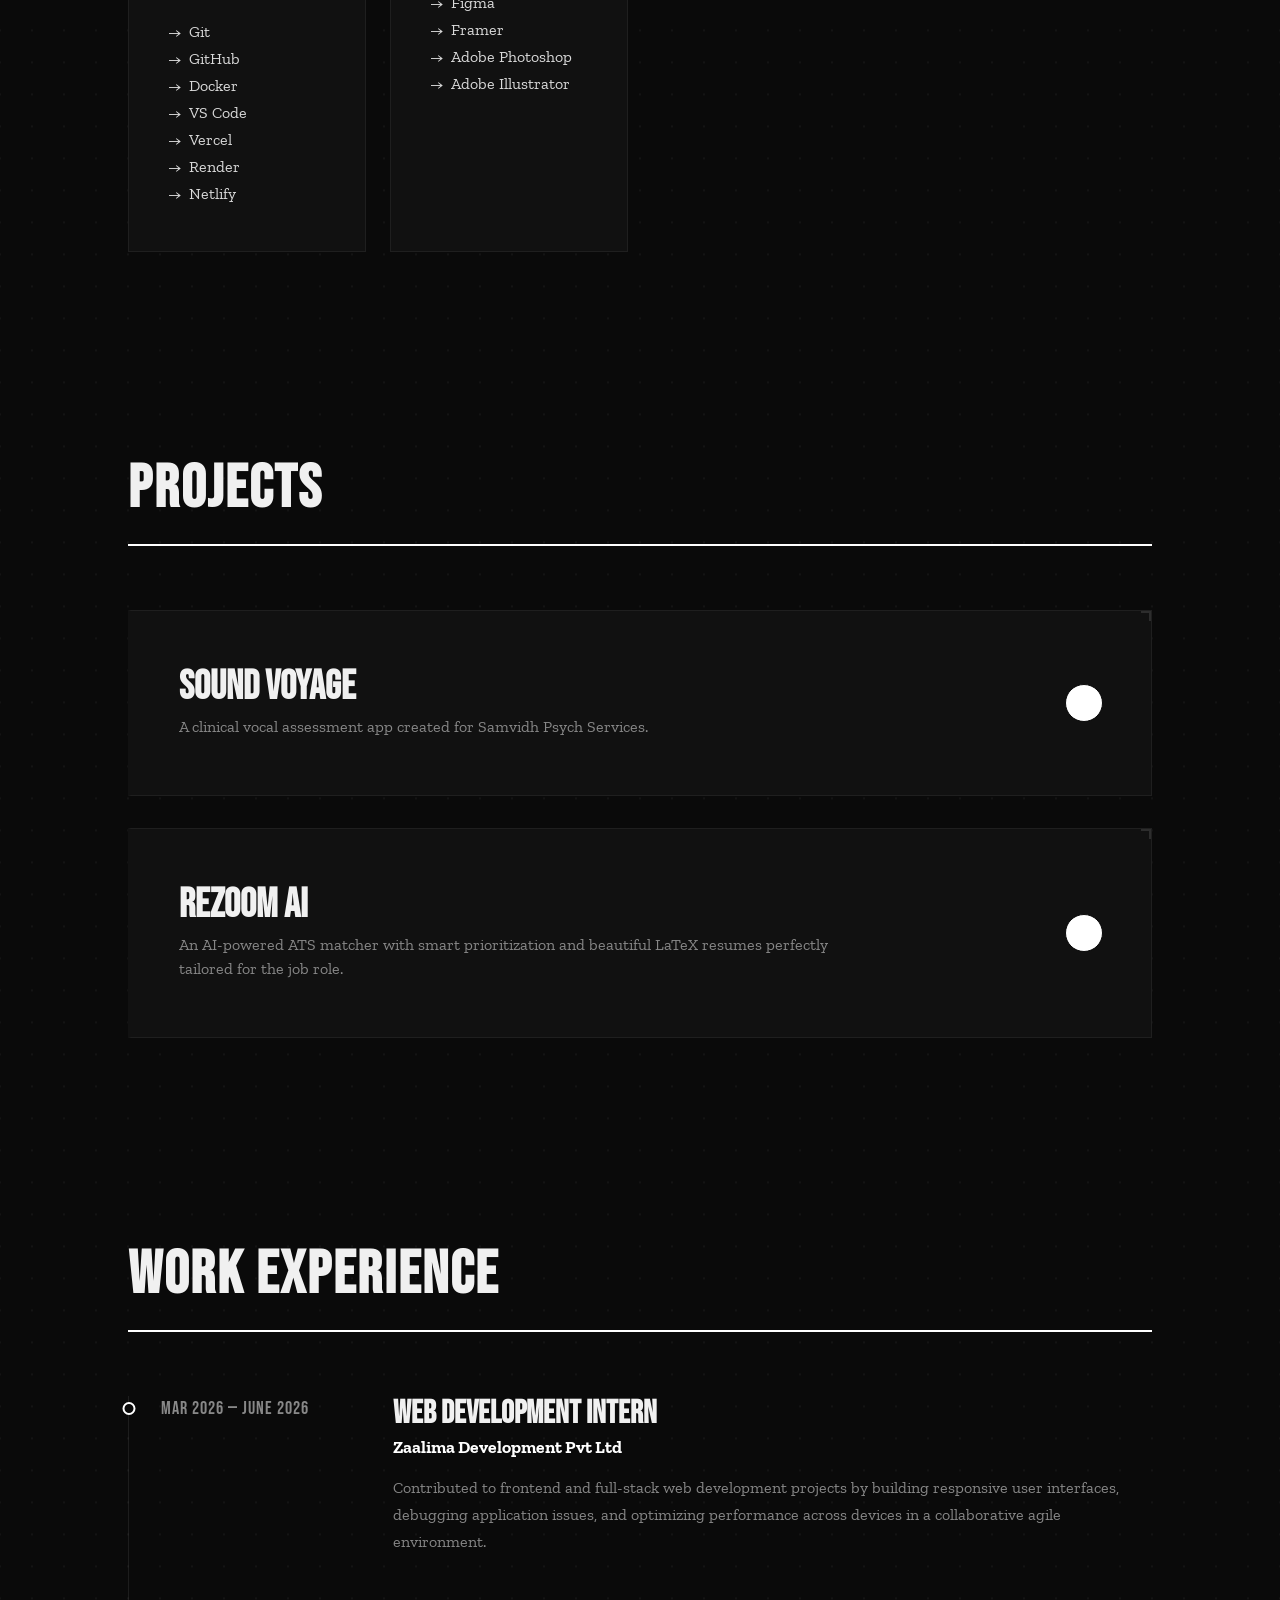
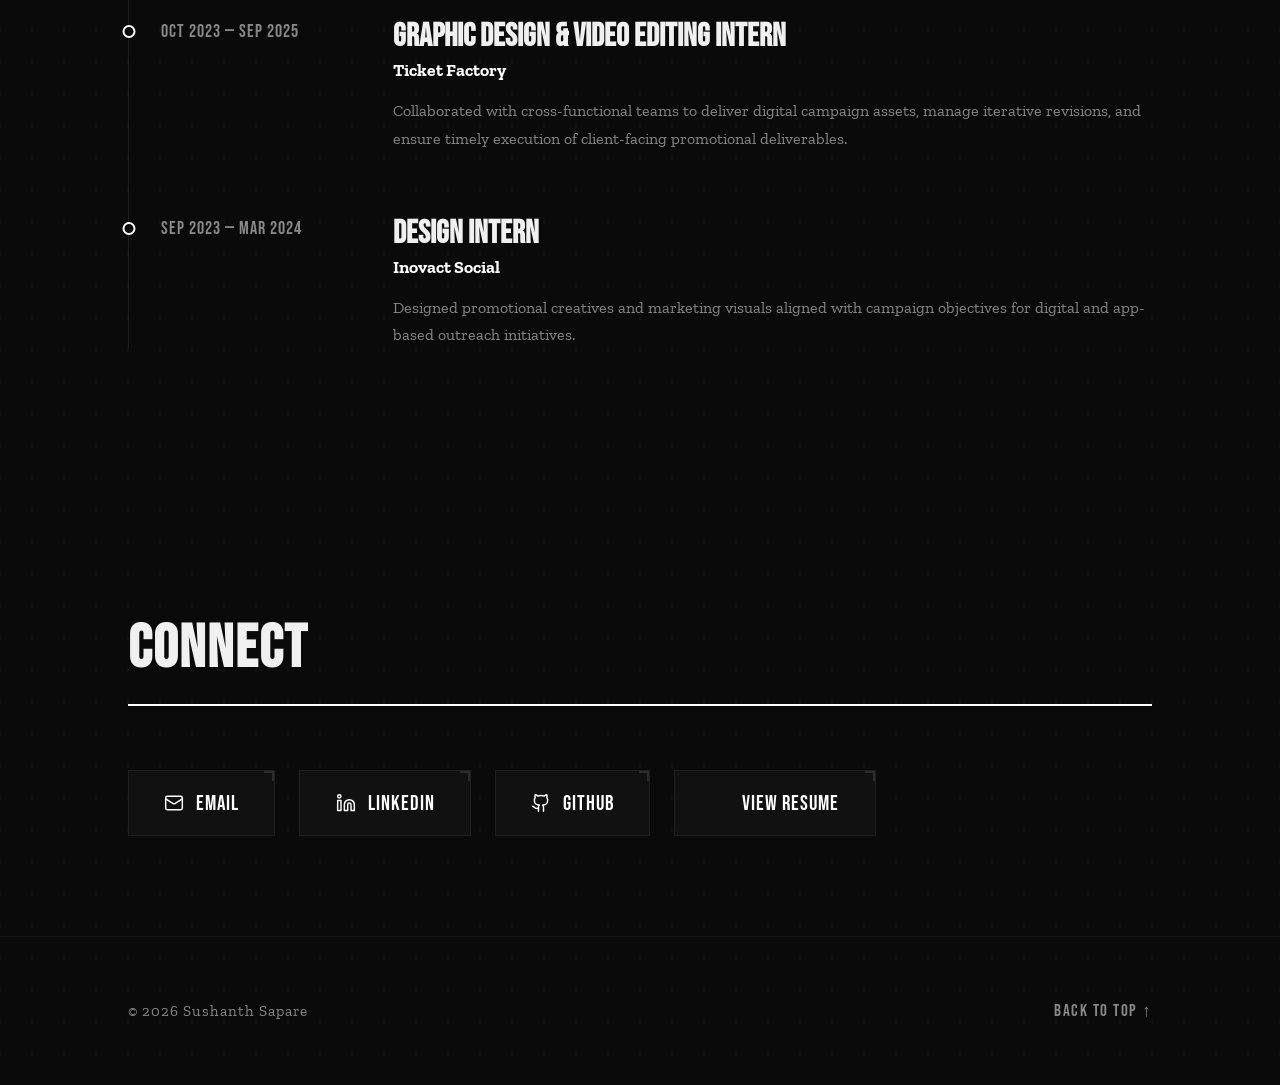
==== commit 5beba51c: "updated professional titles and metadata in index.html" ====
--- a/index.html
+++ b/index.html
@@ -4,9 +4,9 @@
 <head>
     <meta charset="UTF-8">
     <meta name="viewport" content="width=device-width, initial-scale=1.0">
-    <title>Sushanth Sapare | Portfolio</title>
+    <title>Sushanth Sapare | AI Engineer | UI/UX Designer | Developer</title>
     <meta name="description"
-        content="Portfolio of Sushanth Sapare - CSE Data Science Student & Creative Web Developer.">
+        content="Portfolio of Sushanth Sapare — AI Engineer | UI/UX Designer | Developer.">
     <link rel="icon"
         href="data:image/svg+xml,<svg xmlns='http://www.w3.org/2000/svg' viewBox='0 0 100 100'><text y='.9em' font-size='90' font-family='Bebas Neue' fill='white'>SS</text></svg>">
 
@@ -73,7 +73,7 @@
                 </div>
             </div>
             <h1 data-aos="fade-up" data-aos-delay="100">SUSHANTH SAPARE</h1>
-            <p class="subtitle" data-aos="fade-up" data-aos-delay="200"><strong>WEB DEVELOPER | UI/UX DESIGNER</strong>
+            <p class="subtitle" data-aos="fade-up" data-aos-delay="200"><strong>AI Engineer | UI/UX Designer | Developer</strong>
             </p>
         </div>
     </header>
@@ -253,7 +253,7 @@
     </section>
 
     <footer>
-        <p>© 2026 | Sushanth Sapare</p>
+        <p>© 2026 Sushanth Sapare</p>
         <span class="footer-back-to-top" onclick="scrollToTop()">BACK TO TOP ↑</span>
     </footer>
 
